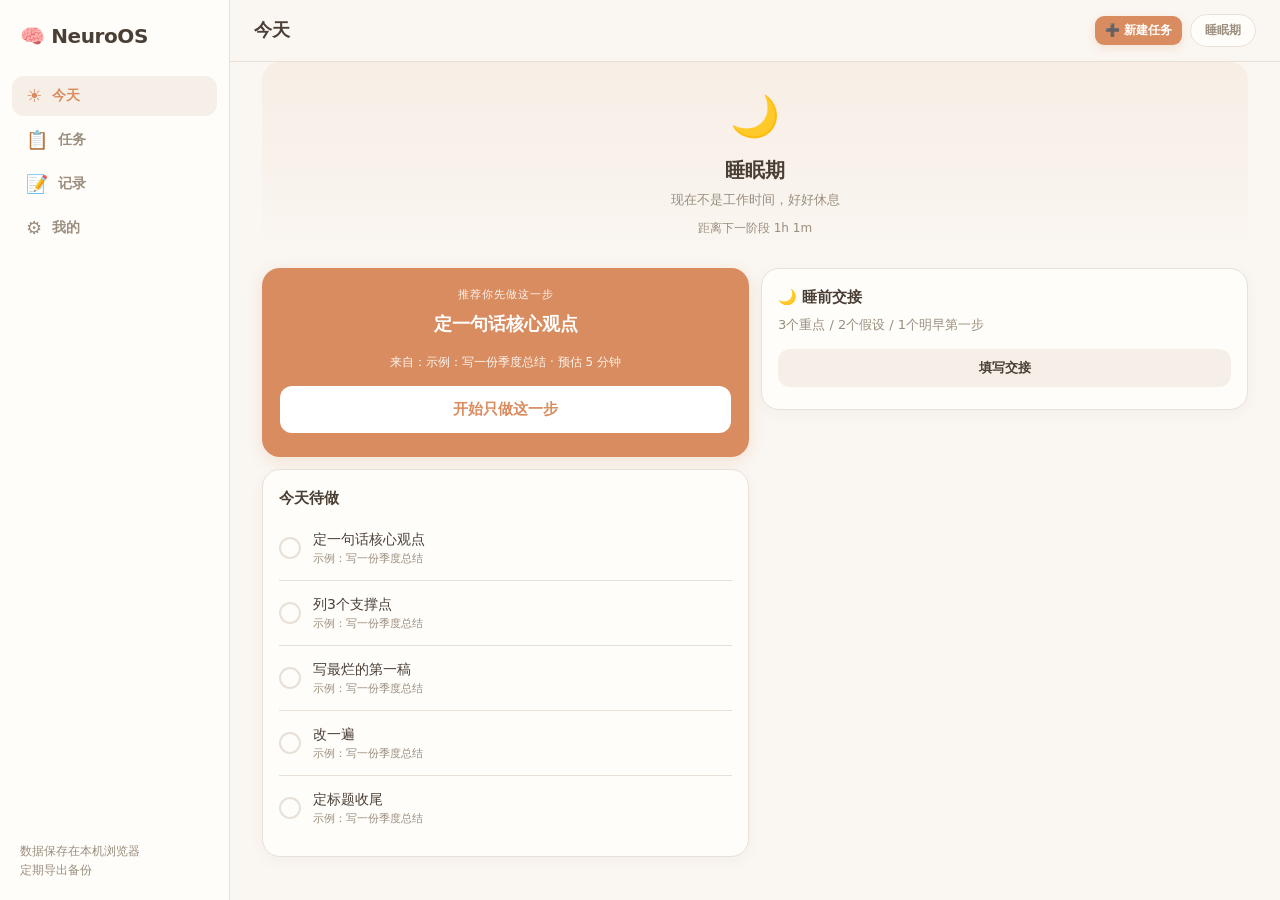
==== index.html @ 584420a2 "site: deploy adhd-intp-os-web as GitHub Pages project site" ====
<!DOCTYPE html>
<html lang="zh-CN">
<head>
<meta charset="UTF-8">
<meta name="viewport" content="width=device-width, initial-scale=1.0, viewport-fit=cover">
<meta name="theme-color" content="#faf6f1">
<title>NeuroOS · 桌面暖系版</title>
<style>
:root{
  --bg:#faf6f1; --bg2:#f5efe8; --card:#fffdfa; --line:#e8e0d6;
  --text:#4a3f35; --muted:#9a8e7e; --pri:#d98c5f; --pri2:#e8a87c;
  --ok:#8fb88e; --warn:#e8c36d; --danger:#e08e8e; --info:#7eb8c9;
  --net:#c9a86c; --net2:#b08d4f; --tree:#d98c5f; --tree2:#c0784d; --linec:#8fb88e; --line2:#76a075;
  --font:system-ui,-apple-system,BlinkMacSystemFont,"Segoe UI",Roboto,"PingFang SC","Microsoft YaHei",sans-serif;
  --r:18px;
}
*{box-sizing:border-box;margin:0;padding:0;-webkit-tap-highlight-color:transparent}
html,body{height:100%;font-family:var(--font);background:var(--bg);color:var(--text);line-height:1.6;overscroll-behavior:none}
body{display:flex;flex-direction:column;margin:0;padding:0;min-height:100vh}
button{font-family:inherit;border:none;background:none;color:inherit;cursor:pointer}

.app-shell{display:flex;flex:1;min-height:100vh}
.sidebar{display:none;flex-direction:column;width:230px;background:var(--card);border-right:1px solid var(--line);padding:20px 0;position:fixed;left:0;top:0;bottom:0;z-index:50}
.sidebar .brand{padding:0 20px 24px;font-size:20px;font-weight:800;letter-spacing:-.4px;display:flex;align-items:center;gap:10px}
.sidebar nav{display:flex;flex-direction:column;gap:4px;padding:0 12px}
.sidebar nav button{display:flex;align-items:center;gap:10px;padding:11px 14px;border-radius:12px;font-size:14px;font-weight:600;color:var(--muted);text-align:left}
.sidebar nav button.on{background:var(--bg2);color:var(--pri)}
.sidebar nav button .ic{font-size:18px;line-height:1}
.sidebar .side-foot{margin-top:auto;padding:16px 20px 0;font-size:12px;color:var(--muted)}

.main-area{flex:1;display:flex;flex-direction:column;min-width:0}
.topbar{padding:14px 24px;display:flex;align-items:center;justify-content:space-between;position:sticky;top:0;background:rgba(250,246,241,.92);backdrop-filter:blur(10px);z-index:40;border-bottom:1px solid var(--line)}
h1{font-size:18px;font-weight:700;letter-spacing:-.2px}
.top-actions{display:flex;gap:8px;align-items:center}
.pill{font-size:12px;padding:6px 14px;border-radius:99px;background:var(--card);color:var(--muted);border:1px solid var(--line);font-weight:600}

.tabbar{position:fixed;bottom:0;left:0;width:100%;display:flex;justify-content:space-around;padding:10px 0 calc(10px + env(safe-area-inset-bottom));background:rgba(250,246,241,.95);backdrop-filter:blur(12px);border-top:1px solid var(--line);z-index:40}
.tabbar button{flex:1;display:flex;flex-direction:column;align-items:center;gap:3px;font-size:10px;color:var(--muted);font-weight:500}
.tabbar button.on{color:var(--pri);font-weight:700}
.tabbar .ic{font-size:18px;line-height:1}

main{flex:1;overflow-y:auto;padding:0 16px 100px}
.view{display:none}
.view.on{display:block}

@media(min-width:900px){
.sidebar{display:flex}
.main-area{margin-left:230px}
.tabbar{display:none}
main{padding:0 24px 24px}
.topbar{padding:14px 24px}
}

@media(min-width:1200px){
main{padding:0 32px 32px}
}

/* Quest desktop layout */
.quest-layout{display:flex;flex-direction:column;gap:12px}
.quest-list{flex:1}
.quest-detail{display:none;flex:1}
.quest-layout.has-open .quest-list{display:none}
.quest-layout.has-open .quest-detail{display:block}

@media(min-width:900px){
.quest-layout{flex-direction:row;align-items:flex-start;gap:20px}
.quest-list{width:360px;flex-shrink:0;max-height:calc(100vh - 120px);overflow-y:auto;padding-right:8px;display:block !important}
.quest-detail{flex:1;max-height:calc(100vh - 120px);overflow-y:auto;padding-right:8px;display:block !important}
.quest-layout.has-open .quest-list{display:block !important}
}

.card{background:var(--card);border:1px solid var(--line);border-radius:var(--r);padding:16px;margin-bottom:12px;box-shadow:0 4px 16px rgba(74,63,53,.04)}
.card.hoverable{transition:transform .15s,box-shadow .15s}
.card.hoverable:hover{transform:translateY(-2px);box-shadow:0 8px 24px rgba(74,63,53,.08)}
.mobile-only{display:inline-block}
.desktop-only{display:none}
@media(min-width:900px){
.mobile-only{display:none !important}
.desktop-only{display:inline-flex !important}
}

.grid-2{display:grid;grid-template-columns:1fr;gap:12px}
.grid-3{display:grid;grid-template-columns:1fr;gap:12px}

@media(min-width:900px){
.grid-2{grid-template-columns:repeat(2,1fr)}
.grid-3{grid-template-columns:repeat(3,1fr)}
}

@media(min-width:1200px){
.grid-3{grid-template-columns:repeat(3,1fr)}
}
.card.net{border-left:4px solid var(--net)}
.card.tree{border-left:4px solid var(--tree)}
.card.linec{border-left:4px solid var(--linec)}
.card-title{font-size:15px;font-weight:700;margin-bottom:6px}
.card-sub{font-size:13px;color:var(--muted);margin-bottom:14px;line-height:1.5}
.tiny{font-size:12px;color:var(--muted)}
.muted{color:var(--muted)}

input,textarea,select{width:100%;padding:12px 14px;border-radius:14px;border:1px solid var(--line);background:var(--bg2);color:var(--text);font-size:16px;outline:none;-webkit-user-select:text;user-select:text;-webkit-touch-callout:default}
input:focus,textarea:focus,select:focus{border-color:var(--pri2);background:var(--card)}
input:disabled,textarea:disabled,select:disabled{opacity:.5;background:var(--bg)}
textarea{min-height:90px;resize:vertical}

.btn{padding:10px 14px;border-radius:12px;background:var(--bg2);color:var(--text);font-size:13px;font-weight:600;white-space:nowrap;display:inline-flex;align-items:center;justify-content:center;gap:5px}
.btn.pri{background:var(--pri);color:#fff;box-shadow:0 3px 10px rgba(217,140,95,.2)}
.btn.ok{background:var(--ok);color:#fff}
.btn.warn{background:var(--warn);color:#4a3f35}
.btn.ghost{background:transparent;color:var(--muted)}
.btn.block{display:block;width:100%;text-align:center;margin:6px 0}
.btn.sm{padding:6px 10px;font-size:12px;border-radius:9px}
.btn.xs{padding:4px 8px;font-size:11px;border-radius:7px}
.btn.big{padding:14px 18px;font-size:15px}
.btn:disabled{opacity:.4;cursor:not-allowed}

.row{display:flex;gap:8px;align-items:center;flex-wrap:wrap}
.row.between{justify-content:space-between}
.grow{flex:1;min-width:0}

/* Onboarding */
.onboarding{position:fixed;inset:0;background:var(--bg);z-index:100;display:flex;flex-direction:column;justify-content:center;padding:30px;text-align:center;overflow-y:auto;-webkit-overflow-scrolling:touch}
@media(min-width:900px){
.onboarding{position:static;z-index:auto;padding:40px 0;background:transparent;overflow:visible}
.onboarding-box{max-width:600px;margin:0 auto;background:var(--card);border:1px solid var(--line);border-radius:var(--r);padding:40px;box-shadow:0 8px 32px rgba(74,63,53,.06)}
}
.onboarding h2{font-size:22px;font-weight:800;margin-bottom:12px}
.onboarding p{font-size:14px;color:var(--muted);margin-bottom:24px;line-height:1.7}
.onboarding input{font-size:17px;padding:16px;text-align:center;margin-bottom:14px}

/* Today */
.phase-big{text-align:center;padding:22px 18px 18px;background:linear-gradient(180deg,rgba(217,140,95,.08),transparent);border-radius:var(--r);margin-bottom:12px}
.phase-big .emoji{font-size:40px;margin-bottom:6px}
.phase-big .name{font-size:20px;font-weight:800;margin-bottom:4px}
.phase-big .desc{font-size:13px;color:var(--muted)}
.rhythm-bar{display:flex;height:32px;border-radius:10px;overflow:hidden;background:var(--bg2);border:1px solid var(--line);margin:12px 0}
.rhythm-bar div{display:flex;align-items:center;justify-content:center;font-size:9px;color:var(--muted);white-space:nowrap;overflow:hidden}
.rhythm-bar .sleep{background:#e8e0d6}
.rhythm-bar .calm{background:#f0e6d8}
.rhythm-bar .deep{background:#e8d5c4;color:var(--text)}
.rhythm-bar .creative{background:#f5e6c8}
.rhythm-bar .wind{background:#e8d8d8}

.rec-box{background:var(--pri);color:#fff;border-radius:var(--r);padding:18px;margin-bottom:12px;text-align:center;box-shadow:0 4px 16px rgba(217,140,95,.18)}
.rec-box .label{font-size:11px;opacity:.9;margin-bottom:6px;text-transform:uppercase;letter-spacing:1px}
.rec-box .title{font-size:18px;font-weight:700;margin-bottom:14px}
.rec-box .btn{background:#fff;color:var(--pri);border:none}

.today-list .item{display:flex;align-items:center;gap:12px;padding:12px 0;border-bottom:1px solid var(--line)}
.today-list .item:last-child{border-bottom:none}
.today-list .chk{width:22px;height:22px;border-radius:50%;border:2px solid var(--line);display:flex;align-items:center;justify-content:center;font-size:12px;color:transparent;flex-shrink:0}
.today-list .item.done .chk{background:var(--ok);border-color:var(--ok);color:#fff}
.today-list .item.done .text{text-decoration:line-through;color:var(--muted)}
.today-list .text{flex:1;font-size:14px}
.today-list .from{font-size:11px;color:var(--muted)}

/* Single step */
.single-step{position:fixed;inset:0;background:var(--bg);z-index:100;display:flex;flex-direction:column;justify-content:center;align-items:center;padding:28px;text-align:center}
.single-step .label{font-size:12px;color:var(--muted);margin-bottom:14px}
.single-step .task{font-size:24px;font-weight:800;margin-bottom:12px;max-width:440px;line-height:1.35}
.single-step .meta{color:var(--muted);margin-bottom:36px}
.single-step .actions{display:flex;flex-direction:column;gap:10px;width:100%;max-width:300px}

/* Quest list */
.quest-item{background:var(--card);border:1px solid var(--line);border-radius:var(--r);padding:14px;margin-bottom:10px}
.quest-item .title{font-size:15px;font-weight:700;margin-bottom:4px}
.quest-item .meta{font-size:12px;color:var(--muted);margin-bottom:10px}
.quest-item .progress{height:5px;background:var(--line);border-radius:99px;overflow:hidden;margin-bottom:10px}
.quest-item .progress i{display:block;height:100%;background:var(--pri);border-radius:99px}
.badge{font-size:10px;padding:2px 7px;border-radius:99px;background:var(--bg2);border:1px solid var(--line);color:var(--muted)}
.badge.net{background:rgba(201,168,108,.12);color:var(--net2);border-color:transparent}
.badge.tree{background:rgba(217,140,95,.12);color:var(--tree2);border-color:transparent}
.badge.linec{background:rgba(143,184,142,.12);color:var(--line2);border-color:transparent}

/* Quest detail */
.workspace-tabs{display:flex;gap:8px;margin-bottom:12px}
.workspace-tabs .btn{flex:1}
.workspace-tabs .btn.on{background:var(--pri);color:#fff}

/* Net */
.net-canvas{position:relative;width:100%;height:320px;background:var(--bg2);border:1px dashed var(--line);border-radius:var(--r);overflow:hidden;touch-action:none}
.net-node{position:absolute;padding:7px 11px;border-radius:10px;background:var(--card);border:1px solid var(--line);font-size:12px;cursor:grab;user-select:none;white-space:nowrap;z-index:2;max-width:150px;overflow:hidden;text-overflow:ellipsis}
.net-node.selected{box-shadow:0 0 0 2px var(--net);border-color:var(--net)}
.net-edge{position:absolute;height:2px;background:var(--muted);transform-origin:left center;z-index:1;pointer-events:none;opacity:.4}
.net-canvas .hint{position:absolute;bottom:6px;left:6px;color:var(--muted);font-size:10px;background:var(--bg);padding:3px 7px;border-radius:6px}

/* Tree */
.tree-root{background:var(--bg2);border:1px solid var(--line);border-radius:12px;padding:10px;margin-bottom:8px}
.tree-root h4{margin:0 0 8px;font-size:12px;font-weight:700}
.tree-item{padding:7px 8px;border-radius:8px;background:var(--card);margin-bottom:5px;font-size:13px;display:flex;gap:7px;align-items:center}
.tree-item .handle{color:var(--muted);cursor:grab}

/* Line */
.line-step{display:flex;gap:10px;align-items:flex-start;padding:10px;border-radius:12px;background:var(--bg2);border:1px solid transparent;margin-bottom:6px}
.line-step.done{opacity:.55}
.line-step .chk{width:20px;height:20px;min-width:20px;border-radius:6px;border:2px solid var(--line);display:flex;align-items:center;justify-content:center;font-size:11px;color:transparent}
.line-step .chk.on{background:var(--ok);border-color:var(--ok);color:#fff}

/* Modal / Sheet */
.modal{position:fixed;inset:0;z-index:90;display:flex;align-items:flex-end;justify-content:center;overflow:hidden;-webkit-overflow-scrolling:touch}
.modal-bg{position:absolute;inset:0;background:rgba(74,63,53,.5)}
.modal-sheet{position:relative;background:var(--card);width:100%;max-width:560px;border-radius:24px 24px 0 0;padding:18px 16px calc(18px + env(safe-area-inset-bottom));max-height:85vh;overflow-y:auto;-webkit-overflow-scrolling:touch;transform:translateZ(0)}
.modal-title{font-size:17px;font-weight:700;margin-bottom:14px}

.toast{position:fixed;top:14px;left:50%;transform:translateX(-50%) translateY(-100px);background:var(--card);padding:11px 18px;border-radius:12px;border:1px solid var(--line);z-index:120;opacity:0;transition:.25s;box-shadow:0 4px 16px rgba(74,63,53,.1)}
.toast.show{opacity:1;transform:translateX(-50%) translateY(0)}

.empty{text-align:center;padding:40px 18px;color:var(--muted)}
.empty .big{font-size:44px;display:block;margin-bottom:10px}
.list-item{display:flex;align-items:center;justify-content:space-between;padding:12px 0;border-bottom:1px solid var(--line)}
.list-item:last-child{border-bottom:none}
.stat-grid{display:grid;grid-template-columns:repeat(2,1fr);gap:10px;margin:12px 0}
.stat-box{background:var(--card);border:1px solid var(--line);border-radius:var(--r);padding:14px;text-align:center}
.stat-box .num{font-size:26px;font-weight:800;color:var(--pri)}
.stat-box .label{font-size:11px;color:var(--muted);margin-top:3px}

.kv{display:flex;justify-content:space-between;padding:8px 0;border-bottom:1px solid var(--line);font-size:14px}
.kv:last-child{border:none}

.bar-chart{display:flex;align-items:flex-end;gap:4px;height:80px;margin-top:8px}
.bar-chart div{flex:1;background:var(--pri2);border-radius:5px 5px 0 0;min-height:4px;position:relative}
.bar-chart div span{position:absolute;top:-14px;left:0;right:0;text-align:center;font-size:9px;color:var(--muted)}

.probe-box{border:1px dashed var(--line);border-radius:12px;padding:10px;background:var(--bg2);margin-top:8px}

::-webkit-scrollbar{width:0;height:0}
</style>
</head>
<body>

<div class="app-shell">
  <aside class="sidebar" id="sidebar">
    <div class="brand">🧠 NeuroOS</div>
    <nav>
      <button data-tab="now" class="on"><span class="ic">☀️</span>今天</button>
      <button data-tab="quests"><span class="ic">📋</span>任务</button>
      <button data-tab="capture"><span class="ic">📝</span>记录</button>
      <button data-tab="me"><span class="ic">⚙️</span>我的</button>
    </nav>
    <div class="side-foot">数据保存在本机浏览器<br>定期导出备份</div>
  </aside>

  <div class="main-area">
    <div class="topbar">
      <h1 id="page-title">今天</h1>
      <div class="top-actions">
        <button class="btn sm pri" data-act="new-quest">➕ 新建任务</button>
        <span id="phase-pill" class="pill">加载中</span>
      </div>
    </div>

    <main id="app">
      <section class="view on" id="view-now"></section>
      <section class="view" id="view-quests"></section>
      <section class="view" id="view-capture"></section>
      <section class="view" id="view-me"></section>
    </main>
  </div>
</div>

<nav class="tabbar" id="tabbar">
  <button data-tab="now" class="on"><span class="ic">☀️</span>今天</button>
  <button data-tab="quests"><span class="ic">📋</span>任务</button>
  <button data-tab="capture"><span class="ic">📝</span>记录</button>
  <button data-tab="me"><span class="ic">⚙️</span>我的</button>
</nav>

<div id="modal"></div>
<div id="toast" class="toast"></div>

<script>
if('serviceWorker' in navigator){
  navigator.serviceWorker.getRegistrations().then(function(regs){
    regs.forEach(function(r){ r.unregister(); });
  }).catch(function(){});
}

const KEY='neuroos-v1';
const uid=function(){ return Math.random().toString(36).slice(2,9)+Date.now().toString(36).slice(-4); };
const DAY=864e5;
const todayKey=function(){ return new Date().toLocaleDateString('sv'); };
let S,TAB='now',singleStep=null,openQuest=null,selectedNetNodes=[];

const TEMPLATES={
  write:{label:'写作',steps:[['定一句话核心观点',5],['列3个支撑点',10],['写最烂的第一稿',20],['改一遍',15],['定标题收尾',10]]},
  research:{label:'研究',steps:[['明确一个问题',5],['找2个可靠来源',15],['摘录关键信息',15],['整理成一句话结论',10],['标出还不确定的点',10]]},
  learn:{label:'学习',steps:[['看目录/框架',5],['快速扫读一遍',15],['记录3个新概念',15],['用自己的话复述',15],['做一道练习/应用',15]]},
  plan:{label:'策划',steps:[['定目标和Deadline',5],['列必须出现的元素',10],['排优先级',10],['做出最小可行版',20],['检查遗漏',10]]},
  talk:{label:'沟通',steps:[['想清要对方做什么',5],['写3条要点',10],['开场说结论',10],['补充必要背景',10],['确认下一步',5]]},
  tidy:{label:'整理',steps:[['分类成3堆',10],['快速决定第一批',15],['处理第二批',15],['收尾归位',10],['拍照/记录',5]]},
  dev:{label:'开发',steps:[['拆出一个最小功能点',10],['写伪代码/流程',10],['实现核心逻辑',25],['自测一遍',15],['提交/备份',5]]},
  habit:{label:'习惯',steps:[['穿上鞋/准备好',3],['做5分钟',5],['再5分钟',5],['记录完成',2],['奖励自己',5]]},
  default:{label:'通用',steps:[['想清楚最终成果',5],['拆成3小步',10],['先做第一步',15],['继续下一步',15],['收尾',10]]}
};

const DRAWERS=[
  {id:'problem',name:'问题/痛点',color:'#e08e8e'},
  {id:'hypothesis',name:'假设/洞察',color:'#e8c36d'},
  {id:'solution',name:'方案/资源',color:'#7eb8c9'},
  {id:'conclusion',name:'结论/输出',color:'#b8a0c9'},
  {id:'action',name:'行动/下一步',color:'#8fb88e'}
];

function classify(t){
  const s=t.toLowerCase();
  if(/写|文章|报告|总结|文案|论文|稿/.test(s)) return 'write';
  if(/查|研究|调研|资料|文献|分析/.test(s)) return 'research';
  if(/学|课|书|教程|知识/.test(s)) return 'learn';
  if(/策划|活动|会议|项目|方案|旅行|派对/.test(s)) return 'plan';
  if(/沟通|谈|说|聊|打电话|邮件|反馈/.test(s)) return 'talk';
  if(/整理|收拾|归档|分类|清/.test(s)) return 'tidy';
  if(/代码|开发|程序|功能|bug|修复/.test(s)) return 'dev';
  if(/习惯|运动|冥想|阅读|早起|喝水/.test(s)) return 'habit';
  return 'default';
}

function newQuest(title){
  const type=classify(title);
  const q={
    id:uid(),title:title,type:type,
    status:'line',created:Date.now(),updated:Date.now(),
    today:false,done:false,
    net:{nodes:[],edges:[],nextX:50,nextY:60},
    tree:{drawers:DRAWERS.map(function(d){ return {id:d.id,name:d.name,color:d.color,items:[]}; })},
    line:[],
    probe:{hypothesis:'',success:'',stopLoss:'',days:7,active:false},
    context:{blocked:'',lastNote:'',lastAt:0},
    goodEnough:{mode:'100',sixty:'',hundred:''},
    distill:{scout:'',restructure:'',layers:[],verify:''}
  };
  const tmpl=TEMPLATES[type] || TEMPLATES.default;
  q.tree.drawers.find(function(d){ return d.id==='action'; }).items=tmpl.steps.map(function(s){ return {id:uid(),text:s[0]}; });
  q.line=tmpl.steps.map(function(s){ return {id:uid(),title:s[0],est:s[1],done:false,spent:0,today:false,created:Date.now()}; });
  return q;
}

function load(){
  try{ S=JSON.parse(localStorage.getItem(KEY)); }catch(e){ S=null; }
  if(!S || typeof S!=='object') S=sampleData();
  migrate();
}
function save(){ try{ localStorage.setItem(KEY,JSON.stringify(S)); }catch(e){ toast('保存失败'); } }
function migrate(){
  if(!S.settings) S.settings={wake:'09:00',start:'10:00',wind:'22:00',sleep:'00:30',theme:'warm',autoNext:true,morningBlock:true};
  if(!S.quests) S.quests=[];
  if(!S.parking) S.parking={insight:[],question:[],block:[],idea:[],quote:[]};
  if(!S.distills) S.distills=[];
  if(!S.log) S.log={sessions:[],completions:[]};
  if(!S.handoff) S.handoff={three:'',two:'',one:'',morning:'',date:''};
  if(!S.meta) S.meta={streak:0,lastDay:null,best:0};
  S.quests.forEach(function(q){
    if(!q.id) q.id=uid();
    if(!q.net) q.net={nodes:[],edges:[],nextX:50,nextY:60};
    if(!q.tree) q.tree={drawers:DRAWERS.map(function(d){ return {id:d.id,name:d.name,color:d.color,items:[]}; })};
    if(!q.line && q.steps) q.line=q.steps.map(function(s){ return {id:s.id||uid(),title:s.title,est:s.est||15,done:!!s.done,spent:s.spent||0,today:!!q.today,created:s.created||Date.now()}; });
    if(!q.line) q.line=[];
    if(!q.probe) q.probe={hypothesis:'',success:'',stopLoss:'',days:7,active:false};
    if(!q.context) q.context={blocked:'',lastNote:'',lastAt:0};
    if(!q.goodEnough) q.goodEnough={mode:'100',sixty:'',hundred:''};
    if(!q.distill) q.distill={scout:'',restructure:'',layers:[],verify:''};
  });
}
function sampleData(){
  const q=newQuest('示例：写一份季度总结');
  q.today=true;
  return {settings:{wake:'09:00',start:'10:00',wind:'22:00',sleep:'00:30',theme:'warm',autoNext:true,morningBlock:true},quests:[q],parking:{insight:[],question:[],block:[],idea:[],quote:[]},distills:[],log:{sessions:[],completions:[]},handoff:{three:'',two:'',one:'',morning:'',date:''},meta:{streak:0,lastDay:null,best:0}};
}

function parseHM(s){ const p=s.split(':'); return parseInt(p[0])*60+parseInt(p[1]); }
function currentPhase(){
  const now=new Date(); const min=now.getHours()*60+now.getMinutes();
  const w=parseHM(S.settings.wake), s=parseHM(S.settings.start), wd=parseHM(S.settings.wind), sl=parseHM(S.settings.sleep);
  if(sl<w){ if(min>=sl && min<w) return {key:'sleep',name:'睡眠期',emoji:'🌙',desc:'现在不是工作时间，好好休息'}; }
  else{ if(min>=sl || min<w) return {key:'sleep',name:'睡眠期',emoji:'🌙',desc:'现在不是工作时间，好好休息'}; }
  if(min>=w && min<s) return {key:'calibrate',name:'校准期',emoji:'🌅',desc:'低刺激启动，不要立刻处理复杂任务'};
  if(min>=s && min<wd) return {key:'deep',name:'深度期',emoji:'🌿',desc:'大脑在线，做最难的事'};
  return {key:'creative',name:'创意期',emoji:'🍵',desc:'适合发散、整理、收尾'};
}
function rhythmBlocks(){
  const w=parseHM(S.settings.wake), s=parseHM(S.settings.start), wd=parseHM(S.settings.wind), sl=parseHM(S.settings.sleep);
  const sleepStart=sl, sleepEnd=(sl+7.5*60)%1440;
  const creativeStart=Math.max(s,wd-120);
  const total=1440;
  return [
    {id:'sleep',start:sleepStart,end:Math.min(1440,sleepStart+7.5*60),label:'睡眠'},
    {id:'calm',start:w,end:s,label:'校准'},
    {id:'deep',start:s,end:creativeStart,label:'深度'},
    {id:'creative',start:creativeStart,end:wd,label:'创意'},
    {id:'wind',start:wd,end:wd+60,label:'断电'}
  ].filter(function(b){ return b.end>b.start; }).map(function(b){ return {...b,pct:(b.end-b.start)/total*100}; });
}
function nextPhaseTransition(){
  const now=new Date(); const m=now.getHours()*60+now.getMinutes();
  const blocks=rhythmBlocks();
  for(let i=0;i<blocks.length;i++){ if(m<blocks[i].end) return {phase:blocks[i],min:blocks[i].end-m}; }
  return {phase:blocks[0],min:blocks[0].end+(1440-m)};
}

function findQuest(id){ return S.quests.find(function(q){ return q.id===id; }); }
function allLineItems(q){ if(q) return q.line.map(function(n){ return {n:n,q:q}; }); const a=[]; S.quests.forEach(function(q){ q.line.forEach(function(n){ a.push({n:n,q:q}); }); }); return a; }
function nextLineItem(){
  const all=allLineItems();
  const pending=all.filter(function(x){ return !x.n.done; });
  if(!pending.length) return null;
  const today=pending.filter(function(x){ return x.n.today || x.q.today; });
  const use=today.length?today:pending;
  return use.sort(function(a,b){ return (a.n.est||99)-(b.n.est||99); })[0];
}
function progress(q){ const a=q.line; if(!a.length) return 0; return Math.round(a.filter(function(s){ return s.done; }).length/a.length*100); }
function bumpStreak(){
  const t=todayKey();
  if(S.meta.lastDay!==t){
    const y=new Date(Date.now()-DAY).toLocaleDateString('sv');
    S.meta.streak=(S.meta.lastDay===y)?(S.meta.streak||0)+1:1;
    S.meta.lastDay=t; S.meta.best=Math.max(S.meta.best||0,S.meta.streak);
  }
}

function renderAll(){
  document.documentElement.dataset.theme=S.settings.theme==='dark'?'dark':'warm';
  document.getElementById('phase-pill').textContent=currentPhase().name;
  if(singleStep){ renderSingleStep(); return; }
  const hasToday=S.quests.some(function(q){ return q.today && q.line.some(function(n){ return !n.done; }); });
  if(!hasToday && TAB==='now' && !openQuest){ renderOnboarding(); return; }
  document.getElementById('modal').innerHTML='';
  document.querySelectorAll('.tabbar button').forEach(function(b){ b.classList.toggle('on',b.dataset.tab===TAB); });
  document.querySelectorAll('.sidebar nav button').forEach(function(b){ b.classList.toggle('on',b.dataset.tab===TAB); });
  const titles={now:'今天',quests:'任务仓库',capture:'记录 & 停车区',me:'我的 & 设置'};
  const pt=document.getElementById('page-title'); if(pt) pt.textContent=titles[TAB]||'NeuroOS';
  document.querySelectorAll('.view').forEach(function(v){ v.classList.toggle('on',v.id==='view-'+TAB); });
  const fn={now:vNow,quests:vQuests,capture:vCapture,me:vMe}[TAB];
  if(fn) fn();
}

function renderOnboarding(){
  const m=document.getElementById('modal');
  document.querySelectorAll('.view').forEach(function(v){ v.classList.remove('on'); });
  document.querySelectorAll('.tabbar button').forEach(function(b){ b.classList.remove('on'); });
  m.innerHTML='<div class="onboarding"><div class="onboarding-box"><div style="font-size:56px;margin-bottom:14px">🌱</div><h2>今天你最想完成的一件事是什么？</h2><p>不要想全部，只写一件。<br>写完我会帮你拆成小步。</p><input id="onboarding-input" placeholder="比如：写季度总结" autofocus><button class="btn pri block big" data-act="onboarding-add">开始拆解</button><div class="hint">也可以先去"任务"页列出所有想做的事</div></div></div>';
}

function vNow(){
  const phase=currentPhase();
  const tr=nextPhaseTransition();
  const next=nextLineItem();
  const items=allLineItems().filter(function(x){ return !x.n.done && (x.n.today || x.q.today); });
  let recHTML='';
  if(next){
    recHTML='<div class="rec-box"><div class="label">推荐你先做这一步</div><div class="title">'+esc(next.n.title)+'</div><div style="font-size:12px;opacity:.9;margin-bottom:14px">来自：'+esc(next.q.title)+(next.n.est?' · 预估 '+next.n.est+' 分钟':'')+'</div><button class="btn block big" data-act="start-single" data-id="'+next.n.id+'">开始只做这一步</button></div>';
  }
  const handoffDate=S.handoff.date;
  const hasMorning=handoffDate===todayKey() && S.handoff.morning;
  const leftCol=recHTML+(items.length?'<div class="card hoverable"><div class="card-title">今天待做</div><div class="today-list">'+items.map(function(x){ return '<div class="item" data-id="'+x.n.id+'"><div class="chk">✓</div><div class="text">'+esc(x.n.title)+'<div class="from">'+esc(x.q.title)+'</div></div></div>'; }).join('')+'</div></div>':'<div class="card empty hoverable"><span class="big">🍵</span>今天没有待做步骤了。</div>');
  const rightCol=(phase.key==='wind'?'<div class="card hoverable"><div class="card-title">🌙 该做睡前交接了</div><div class="card-sub">合上电脑前把明天"加载期"要用的东西写出去。</div><button class="btn block" data-act="open-handoff">填写交接</button></div>':'')+'<div class="card hoverable"><div class="card-title">'+(hasMorning?'🌅 今早交接条':'🌙 睡前交接')+'</div>'+(hasMorning?'<div style="font-size:15px;font-weight:600;margin-top:6px">'+esc(S.handoff.morning)+'</div>':'<div class="card-sub">3个重点 / 2个假设 / 1个明早第一步</div><button class="btn block" data-act="open-handoff">填写交接</button>')+'</div>'+(phase.key==='calm' && S.settings.morningBlock?'<div class="card hoverable"><div class="card-title">🌫 上午离线校准期</div><div class="card-sub">只做被动输入或机械性杂务，不要立刻输出。</div><div class="row"><button class="btn sm" data-act="morning-task">🎧 听资讯</button><button class="btn sm" data-act="morning-task">🧹 整理桌面</button><button class="btn sm" data-act="morning-task">☕ 做咖啡</button></div></div>':'');
  document.getElementById('view-now').innerHTML='<div class="phase-big"><div class="emoji">'+phase.emoji+'</div><div class="name">'+phase.name+'</div><div class="desc">'+phase.desc+'</div><div class="tiny muted" style="margin-top:8px">距离下一阶段 '+Math.floor(tr.min/60)+'h '+(tr.min%60)+'m</div></div><div class="grid-2"><div class="col-left">'+leftCol+'</div><div class="col-right">'+rightCol+'</div></div>';
}

function renderSingleStep(){
  const n=findStepById(singleStep.id); if(!n){ singleStep=null; renderAll(); return; }
  const m=document.getElementById('modal');
  m.innerHTML='<div class="single-step"><div class="label">只做这一步，其他什么都不用想</div><div class="task">'+esc(n.n.title)+'</div><div class="meta">来自：'+esc(n.q.title)+(n.n.est?' · 预估 '+n.n.est+' 分钟':'')+'</div><div class="actions"><button class="btn ok block big" data-act="single-done">✓ 我完成了</button><button class="btn ghost block" data-act="single-skip">跳过，换下一步</button><button class="btn block" data-act="single-exit">退出单步模式</button></div></div>';
}
function findStepById(id){ for(let i=0;i<S.quests.length;i++){ const n=S.quests[i].line.find(function(x){ return x.id===id; }); if(n) return {n:n,q:S.quests[i]}; } return null; }

function vQuests(){
  const v=document.getElementById('view-quests');
  const qs=S.quests.slice().sort(function(a,b){ return b.updated-a.updated; });
  const listHTML='<div class="row between" style="margin:6px 0 10px"><h2 class="card-title" style="margin:0">任务 · '+qs.length+'</h2><button class="btn sm pri" data-act="new-quest">➕ 新建</button></div><div class="card" style="padding:12px 14px"><div class="tiny">输入一件事会自动识别类型并拆成执行小步。每个任务都可以走「网→树→线」三段。</div></div>'+qs.map(function(q){
    const p=progress(q); const nxt=q.line.find(function(x){ return !x.done; });
    const activeClass=(openQuest===q.id?' style="border-color:var(--pri);box-shadow:0 0 0 2px rgba(217,140,95,.15)"':'');
    return '<div class="quest-item hoverable"'+activeClass+'><div class="title">'+esc(q.title)+'</div><div class="meta"><span class="badge '+q.status+'">'+(q.status==='net'?'🕸 网':q.status==='tree'?'🌳 树':'✅ 线')+'</span> · '+(TEMPLATES[q.type]&&TEMPLATES[q.type].label||'通用')+' · '+(q.today?'☀️ 今天':'📦 仓库')+' · '+(nxt?'下一步：'+esc(nxt.title):'已完成')+'</div><div class="progress"><i style="width:'+p+'%"></i></div><div class="row"><button class="btn sm" data-act="open-quest" data-id="'+q.id+'">打开</button><button class="btn sm" data-act="focus-quest" data-id="'+q.id+'">🎯 下一步</button>'+(q.today?'<button class="btn sm ghost" data-act="q-untoday" data-id="'+q.id+'">移出今天</button>':'<button class="btn sm ghost" data-act="q-today" data-id="'+q.id+'">☀️ 今天</button>')+'</div></div>';
  }).join('')+(qs.length?'':'<div class="empty"><span class="big">📋</span>还没有任务，点右上角新建。</div>');
  let detailHTML='';
  if(openQuest){
    const q=findQuest(openQuest); if(!q){ openQuest=null; detailHTML='<div class="card empty"><span class="big">📋</span>选择左侧任务查看详情</div>'; }
    else{ detailHTML=vQuestDetail(q); }
  } else {
    detailHTML='<div class="card empty" style="min-height:300px;display:flex;flex-direction:column;justify-content:center;align-items:center"><span class="big">📋</span><div style="margin-top:12px;color:var(--muted)">选择左侧任务查看详情<br>或新建一个任务</div></div>';
  }
  v.innerHTML='<div class="quest-layout '+(openQuest?'has-open':'')+'"><div class="quest-list">'+listHTML+'</div><div class="quest-detail">'+detailHTML+'</div></div>';
  if(openQuest){ const q=findQuest(openQuest); if(q){ renderQuestWorkspace(q); bindNetCanvas(q); } }
}

function vQuestDetail(q){
  const netNodes=q.net.nodes.length, treeItems=q.tree.drawers.reduce(function(a,d){ return a+d.items.length; },0), lineCount=q.line.length, done=q.line.filter(function(n){ return n.done; }).length;
  return `
  <div class="row" style="margin:6px 0 10px"><button class="btn xs ghost mobile-only" data-act="back-quests">‹ 返回</button><div class="grow"></div><button class="btn xs" data-act="edit-quest" data-id="`+q.id+`">编辑</button></div>
  <div class="card `+q.status+'"><div class="row between"><div class="card-title" style="margin:0">'+esc(q.title)+'</div><span class="badge '+q.status+'">'+(q.status==='net'?'🕸 网':q.status==='tree'?'🌳 树':'✅ 线')+'</span></div><div class="tiny muted" style="margin:6px 0">'+(TEMPLATES[q.type]&&TEMPLATES[q.type].label||'通用')+' · '+done+'/'+lineCount+' 步完成</div><div class="progress"><i style="width:'+(lineCount?Math.round(done/lineCount*100):0)+'%"></i></div><div class="workspace-tabs"><button class="btn sm '+(q.status==='net'?'on':'')+'" data-act="tab-net" data-id="'+q.id+'">🕸 网 ('+netNodes+')</button><button class="btn sm '+(q.status==='tree'?'on':'')+'" data-act="tab-tree" data-id="'+q.id+'">🌳 树 ('+treeItems+')</button><button class="btn sm '+(q.status==='line'?'on':'')+'" data-act="tab-line" data-id="'+q.id+'">✅ 线 ('+lineCount+`)</button></div></div>
  <div class="card"><div class="row between"><b class="tiny">探针模式 `+(q.probe.active?'🧪 已开启':'')+'</b><button class="btn xs" data-act="toggle-probe" data-id="'+q.id+'">'+(q.probe.active?'关闭':'开启')+'</button></div>'+(q.probe.active?probeHTML(q):'<div class="tiny muted">把大目标变成 2-7 天小实验，先验证再投入。</div>')+`</div>
  <div class="card"><div class="row between"><b class="tiny">上下文恢复</b><button class="btn xs" data-act="save-context" data-id="`+q.id+'">更新</button></div>'+(q.context.lastNote?'<div class="tiny muted" style="margin-top:6px">上次卡在：</div><div style="font-size:13px;margin-top:4px;padding:8px;background:var(--bg2);border-radius:8px">'+esc(q.context.lastNote)+'</div>':'<div class="tiny muted" style="margin-top:6px">还没记录卡点。</div>')+`</div>
  <div class="card"><div class="row between"><b class="tiny">`+(q.goodEnough.mode==='60'?'60 分止损版':'100 分完整版')+'</b><button class="btn xs" data-act="toggle-good" data-id="'+q.id+'">切换</button></div><textarea id="q-good" style="margin-top:8px;background:transparent;border:none;padding:4px 0;min-height:50px" placeholder="写下这个版本的完成标准...">'+esc(q.goodEnough.mode==='60'?q.goodEnough.sixty:q.goodEnough.hundred)+`</textarea></div>
  <div id="quest-workspace"></div><div style="height:50px"></div>`;
}

function probeHTML(q){
  return '<div class="probe-box"><label class="tiny">假设</label><input id="probe-hyp" value="'+esc(q.probe.hypothesis)+'" placeholder="如果...那么..."><label class="tiny" style="display:block;margin-top:8px">成功标准</label><input id="probe-success" value="'+esc(q.probe.success)+'" placeholder="做到什么就算探针成功"><label class="tiny" style="display:block;margin-top:8px">止损点</label><input id="probe-stop" value="'+esc(q.probe.stopLoss)+'" placeholder="什么情况就放弃/换方向"><label class="tiny" style="display:block;margin-top:8px">实验天数</label><input type="number" id="probe-days" value="'+q.probe.days+'" min="1" max="30"><button class="btn ok block" style="margin-top:10px" data-act="save-probe" data-id="'+q.id+'">保存探针</button></div>';
}

function renderQuestWorkspace(q){
  const el=document.getElementById('quest-workspace'); if(!el) return;
  el.innerHTML={net:vNet(q),tree:vTree(q),line:vLine(q)}[q.status] || vNet(q);
  if(q.status==='net') bindNetCanvas(q);
}

function vNet(q){
  return '<h2 class="card-title">🕸 网状构思区</h2><div class="card" style="padding:12px 14px"><div class="tiny">规则：5 分钟内疯狂丢关键词 → 圈出核心节点 → 连线关联 → 超时进树状区</div></div><div class="row" style="margin-bottom:10px"><input id="net-input" class="grow" placeholder="输入关键词/想法"><button class="btn pri sm" data-act="net-add" data-id="'+q.id+'">添加</button><button class="btn sm '+(selectedNetNodes.length>=2?'':'disabled')+'" data-act="net-link" data-id="'+q.id+'" '+(selectedNetNodes.length<2?'disabled':'')+'>连线</button><button class="btn sm warn" data-act="net-clear" data-id="'+q.id+'">清空</button></div><div class="net-canvas" id="net-canvas">'+q.net.edges.map(function(e){ return netEdgeHTML(q,e); }).join('')+q.net.nodes.map(function(n){ return netNodeHTML(n,q); }).join('')+'<div class="hint">点击节点选中，再点另一个连线 · 拖拽移动 · 双击删除</div></div><button class="btn block pri" style="margin-top:10px" data-act="to-tree" data-id="'+q.id+'">🌳 已圈出核心，进入树状区</button>';
}
function netNodeHTML(n,q){ const selected=selectedNetNodes.indexOf(n.id)>-1; return '<div class="net-node '+(selected?'selected':'')+'" id="nn-'+n.id+'" data-id="'+n.id+'" style="left:'+n.x+'px;top:'+n.y+'px">'+esc(n.text)+'</div>'; }
function netEdgeHTML(q,e){ const a=q.net.nodes.find(function(x){ return x.id===e.from; }), b=q.net.nodes.find(function(x){ return x.id===e.to; }); if(!a||!b) return ''; const dx=b.x-a.x, dy=b.y-a.y, len=Math.sqrt(dx*dx+dy*dy), ang=Math.atan2(dy,dx)*180/Math.PI; return '<div class="net-edge" style="left:'+(a.x+10)+'px;top:'+(a.y+14)+'px;width:'+len+'px;transform:rotate('+ang+'deg)"></div>'; }
function bindNetCanvas(q){
  const canvas=document.getElementById('net-canvas'); if(!canvas) return;
  let dragNode=null, dragOff={};
  canvas.querySelectorAll('.net-node').forEach(function(node){
    node.onpointerdown=function(e){
      e.stopPropagation(); dragNode=node.dataset.id; const n=q.net.nodes.find(function(x){ return x.id===dragNode; });
      dragOff={x:e.clientX-n.x,y:e.clientY-n.y}; node.setPointerCapture(e.pointerId);
    };
    node.onpointermove=function(e){
      if(!dragNode || dragNode!==node.dataset.id) return;
      const n=q.net.nodes.find(function(x){ return x.id===dragNode; });
      n.x=Math.max(0,Math.min(e.clientX-dragOff.x,canvas.clientWidth-80));
      n.y=Math.max(0,Math.min(e.clientY-dragOff.y,canvas.clientHeight-40));
      node.style.left=n.x+'px'; node.style.top=n.y+'px'; renderNetEdges(q);
    };
    node.onpointerup=function(e){ dragNode=null; save(); };
    node.onclick=function(e){ e.stopPropagation(); toggleSelect(q,node.dataset.id); };
    node.ondblclick=function(e){
      e.stopPropagation();
      q.net.nodes=q.net.nodes.filter(function(x){ return x.id!==node.dataset.id; });
      q.net.edges=q.net.edges.filter(function(x){ return x.from!==node.dataset.id && x.to!==node.dataset.id; });
      selectedNetNodes=selectedNetNodes.filter(function(id){ return id!==node.dataset.id; });
      renderQuestWorkspace(q); save();
    };
  });
  canvas.onclick=function(){ selectedNetNodes=[]; renderQuestWorkspace(q); };
}
function toggleSelect(q,id){
  const i=selectedNetNodes.indexOf(id);
  if(i>-1) selectedNetNodes.splice(i,1); else selectedNetNodes.push(id);
  document.querySelectorAll('#net-canvas .net-node').forEach(function(el){ el.classList.toggle('selected',selectedNetNodes.indexOf(el.dataset.id)>-1); });
  const btn=document.querySelector('[data-act=net-link]'); if(btn){ if(selectedNetNodes.length<2){ btn.disabled=true; btn.classList.add('disabled'); }else{ btn.disabled=false; btn.classList.remove('disabled'); } }
}
function renderNetEdges(q){
  const canvas=document.getElementById('net-canvas'); if(!canvas) return;
  canvas.querySelectorAll('.net-edge').forEach(function(e){ e.remove(); });
  const frag=document.createDocumentFragment();
  q.net.edges.forEach(function(edge){
    const div=document.createElement('div'); div.className='net-edge';
    const style=netEdgeHTML(q,edge).match(/style="([^"]+)"/)[1];
    div.style.cssText=style; frag.appendChild(div);
  });
  canvas.insertBefore(frag,canvas.firstChild);
}

function vTree(q){
  return '<h2 class="card-title">🌳 树状翻译区</h2><div class="card" style="padding:12px 14px"><div class="tiny">把节点拖进下面 5 类抽屉。放不进去说明不够具体，回网状区再切。</div></div><div class="row" style="margin-bottom:10px"><button class="btn pri sm" data-act="tree-add" data-id="'+q.id+'">➕ 新增抽屉项</button><button class="btn sm" data-act="to-line" data-id="'+q.id+'">✅ 生成执行线</button><button class="btn sm" data-act="back-net" data-id="'+q.id+'">↩ 回网状区</button></div><div class="row">'+q.tree.drawers.map(function(d){ return '<div style="flex:1;min-width:140px" ondragover="event.preventDefault()" ondrop="dropToDrawer(event,\''+q.id+'\',\''+d.id+'\')"><div class="tree-root" style="border-left:3px solid '+d.color+'"><h4 style="color:'+d.color+'">'+d.name+'</h4>'+d.items.map(function(it){ return '<div class="tree-item" draggable="true" ondragstart="dragItem(event,\''+q.id+'\',\''+d.id+'\',\''+it.id+'\')"><span class="handle">⋮⋮</span><span class="grow">'+esc(it.text)+'</span><button class="btn xs ghost" onclick="removeTreeItem(\''+q.id+'\',\''+d.id+'\',\''+it.id+'\')">✕</button></div>'; }).join('')+(d.items.length?'':'<div class="tiny muted">空</div>')+'</div></div>'; }).join('')+'</div>';
}
function vLine(q){
  return '<h2 class="card-title">✅ 线性执行区</h2><div class="card" style="padding:12px 14px"><div class="tiny">这里是「手上走线」。新想法丢停车区，不许改这里。</div></div><div class="row" style="margin-bottom:10px"><input id="line-input" class="grow" placeholder="添加一步" style="flex:2"><input type="number" id="line-est" placeholder="分钟" value="15" min="1" max="180" style="width:70px"><button class="btn pri sm" data-act="line-add" data-id="'+q.id+'">添加</button><button class="btn sm" data-act="back-tree" data-id="'+q.id+'">↩ 回树</button></div>'+(q.line.length?q.line.map(function(n){ return '<div class="line-step '+(n.done?'done':'')+'"><div class="chk '+(n.done?'on':'')+'" data-act="line-toggle" data-qid="'+q.id+'" data-id="'+n.id+'">✓</div><div class="grow"><div class="row" style="gap:6px;flex-wrap:wrap"><span style="font-weight:500;'+(n.done?'text-decoration:line-through':'')+'">'+esc(n.title)+'</span><span class="badge">'+(n.est||0)+'分</span>'+(n.today?'<span class="badge linec">今天</span>':'')+'</div><div class="row" style="margin-top:6px;gap:5px"><button class="btn xs" data-act="line-today" data-qid="'+q.id+'" data-id="'+n.id+'">'+(n.today?'移出':'☀️ 今天')+'</button><button class="btn xs ghost" data-act="line-split" data-qid="'+q.id+'" data-id="'+n.id+'">🔪 切小</button><button class="btn xs ghost" data-act="line-del" data-qid="'+q.id+'" data-id="'+n.id+'">🗑</button></div></div></div>'; }).join(''):'<div class="empty tiny">执行线为空。从树状区生成，或手动添加。</div>')+'<div class="row" style="margin-top:12px"><button class="btn sm block" data-act="line-focus-next" data-id="'+q.id+'">🎯 专注下一步</button><button class="btn sm block" data-act="line-pick" data-id="'+q.id+'">🎲 随机挑一步</button></div>';
}

function vCapture(){
  const v=document.getElementById('view-capture');
  const cats=[{k:'idea',l:'💡 想法'},{k:'question',l:'❓ 问题'},{k:'block',l:'🚧 卡点'},{k:'insight',l:'💎 洞察'},{k:'quote',l:'✍️ 金句'}];
  const items=[];
  cats.forEach(function(c){ S.parking[c.k].forEach(function(it){ items.push({id:it.id,text:it.text,t:it.t,cat:c.k,catLabel:c.l}); }); });
  items.sort(function(a,b){ return b.t-a.t; });
  const parkHTML='<div class="card hoverable"><div class="card-title">快速记录</div><div class="card-sub">脑中冒出什么就先丢这里，不处理。</div><div class="row"><input id="park-text" class="grow" placeholder="突然想到..."><select id="park-cat" style="width:auto;min-width:90px">'+cats.map(function(c){ return '<option value="'+c.k+'">'+c.l+'</option>'; }).join('')+'</select><button class="btn pri" data-act="park-add">记下</button></div></div>';
  const distillHTML='<div class="card hoverable"><div class="card-title">信息蒸馏</div><div class="card-sub">把长资料压成可执行结论：侦察 → 重构 → 分层 → 校验。</div><textarea id="distill-raw" placeholder="粘贴资料、笔记、聊天记录..."></textarea><button class="btn block" data-act="distill-start">开始蒸馏</button></div><div id="distill-steps"></div>';
  const recentHTML=(items.length?'<div class="card hoverable"><div class="card-title">最近记录</div>'+items.slice(0,20).map(function(it){ return '<div class="list-item"><div><div class="tiny">'+it.catLabel+'</div><div style="font-size:14px">'+esc(it.text)+'</div></div><div class="row"><button class="btn sm" data-act="park-2quest" data-id="'+it.id+'" data-cat="'+it.cat+'">→ 任务</button><button class="btn sm ghost" data-act="park-del" data-id="'+it.id+'" data-cat="'+it.cat+'">✕</button></div></div>'; }).join('')+'</div>':'<div class="card empty"><span class="big">📝</span>还没有记录。</div>');
  v.innerHTML=parkHTML+'<div class="grid-3">'+distillHTML+recentHTML+'<div class="card hoverable"><div class="card-title">🅿️ 停车区</div><div class="card-sub">按类别查看所有暂存想法。</div>'+cats.map(function(c){ const count=S.parking[c.k].length; return '<div class="kv"><span>'+c.l+'</span><span class="badge">'+count+'</span></div>'; }).join('')+'</div></div>';
}

function vMe(){
  const v=document.getElementById('view-me');
  const fin=S.log.sessions.filter(function(s){ return s.finished && s.est>0; });
  const ratio=fin.length? fin.reduce(function(a,s){ return a+s.secs/60/s.est; },0)/fin.length : 0;
  const totalMin=Math.round(S.log.sessions.reduce(function(a,s){ return a+s.secs; },0)/60);
  const days=[]; for(let i=0;i<7;i++){ const d=new Date(Date.now()-(6-i)*DAY).toLocaleDateString('sv'); days.push({d:d,n:S.log.sessions.filter(function(s){ return s.finished && new Date(s.end).toLocaleDateString('sv')===d; }).length}); }
  const max=Math.max(1,...days.map(function(x){ return x.n; }));
  const leftCol='<div class="card hoverable"><div class="card-title">⏰ 节律设置</div><div class="card-sub">起床 / 上线 / 断电 / 入睡</div><div style="display:grid;grid-template-columns:1fr 1fr;gap:10px;margin:12px 0"><div><div class="tiny">起床</div><input type="time" id="set-wake" value="'+S.settings.wake+'"></div><div><div class="tiny">上线</div><input type="time" id="set-start" value="'+S.settings.start+'"></div><div><div class="tiny">断电</div><input type="time" id="set-wind" value="'+S.settings.wind+'"></div><div><div class="tiny">入睡</div><input type="time" id="set-sleep" value="'+S.settings.sleep+'"></div></div><div class="card-sub">今日能量地图</div><div class="rhythm-bar">'+rhythmBlocks().map(function(b){ return '<div class="'+b.id+'" style="width:'+b.pct+'%">'+b.label+'</div>'; }).join('')+'</div><button class="btn block pri" data-act="save-settings">保存节律</button></div><div class="card hoverable"><div class="card-title">⚙️ 偏好</div><div class="row between" style="margin:10px 0"><span>上午离线校准提醒</span><select id="set-morning" style="width:auto"><option value="true" '+(S.settings.morningBlock?'selected':'')+'>开启</option><option value="false" '+(S.settings.morningBlock?'':'selected')+'>关闭</option></select></div><div class="row between" style="margin:10px 0"><span>完成自动下一步</span><select id="set-autonext" style="width:auto"><option value="true" '+(S.settings.autoNext?'selected':'')+'>开启</option><option value="false" '+(S.settings.autoNext?'':'selected')+'>关闭</option></select></div></div>';
  const rightCol='<div class="card hoverable"><div class="card-title">📊 洞察统计</div><div class="stat-grid"><div class="stat-box"><div class="num">'+(ratio?ratio.toFixed(1)+'x':'-')+'</div><div class="label">实际/预估</div></div><div class="stat-box"><div class="num">'+(S.meta.streak||0)+'</div><div class="label">连续天数</div></div><div class="stat-box"><div class="num">'+(S.log.sessions.filter(function(s){ return s.finished; }).length)+'</div><div class="label">完成步骤</div></div><div class="stat-box"><div class="num">'+Math.floor(totalMin/60)+'h '+(totalMin%60)+'m</div><div class="label">累计时长</div></div></div><div class="card-sub">近 7 天完成步数</div><div class="bar-chart">'+days.map(function(x){ return '<div style="height:'+Math.max(4,x.n/max*75)+'px"><span>'+(x.n||'')+'</span></div>'; }).join('')+'</div></div><div class="card hoverable"><div class="card-title">数据备份</div><div class="card-sub">所有数据存在本机，建议定期导出。</div><button class="btn block" data-act="export-data">导出 JSON</button><button class="btn block ghost" style="margin-top:8px" data-act="import-data">导入 JSON</button><button class="btn block warn" style="margin-top:8px" data-act="wipe-data">清空所有数据</button></div>';
  v.innerHTML='<div class="grid-2"><div class="col-left">'+leftCol+'</div><div class="col-right">'+rightCol+'</div></div>';
}

function dName(id){ return {problem:'问题',hypothesis:'假设',solution:'方案',conclusion:'结论',action:'行动'}[id]||id; }

/* Events */
document.addEventListener('keydown',function(e){
  if(e.target.tagName==='INPUT' || e.target.tagName==='TEXTAREA' || e.target.tagName==='SELECT') return;
  if(e.key==='n' || e.key==='N'){ e.preventDefault(); openNewQuestSheet(); }
  if(e.key==='f' || e.key==='F'){ e.preventDefault(); const next=nextLineItem(); if(next){ singleStep={id:next.n.id,start:Date.now()}; renderAll(); } }
  if(e.key==='Escape'){ closeModal(); }
});
document.addEventListener('click',function(e){
  if(singleStep){
    const b=e.target.closest('[data-act]');
    if(b && b.dataset.act==='single-done'){ completeSingleStep(); return; }
    if(b && b.dataset.act==='single-skip'){ skipSingleStep(); return; }
    if(b && b.dataset.act==='single-exit'){ singleStep=null; document.getElementById('modal').innerHTML=''; renderAll(); return; }
    return;
  }
  const t=e.target.closest('[data-tab]');
  if(t){ TAB=t.dataset.tab; if(TAB!=='quests') openQuest=null; selectedNetNodes=[]; renderAll(); window.scrollTo(0,0); return; }

  const row=e.target.closest('.line-step');
  const todayItem=e.target.closest('.today-list .item');
  if(row && !e.target.closest('[data-act]')){ const idNode=row.querySelector('[data-id]'); if(idNode) toggleStep(idNode.dataset.id); return; }
  if(todayItem && !e.target.closest('[data-act]')){ toggleStep(todayItem.dataset.id); return; }

  const b=e.target.closest('[data-act]'); if(!b) return;
  const a=b.dataset.act, id=b.dataset.id;

  switch(a){
    case 'onboarding-add':{
      const inp=document.getElementById('onboarding-input'); const v=inp&&inp.value.trim(); if(!v) return;
      const q=newQuest(v); S.quests.unshift(q); q.today=true; save(); renderAll(); toast('已拆解，开始第一步'); break;
    }
    case 'start-single':{ singleStep={id:b.dataset.id,start:Date.now()}; renderAll(); break; }
    case 'new-quest':{ openNewQuestSheet(); break; }
    case 'create-quest':{
      const titleEl=document.getElementById('q-title'); const title=titleEl&&titleEl.value.trim(); if(!title) return toast('写个名字');
      const typeEl=document.getElementById('q-type'); const type=typeEl?typeEl.value:'project';
      const q=newQuest(title); q.type=type; S.quests.unshift(q); save(); closeModal(); openQuest=q.id; TAB='quests'; renderAll(); toast('任务已创建'); break;
    }
    case 'save-quest':{
      const q=findQuest(id); const titleEl=document.getElementById('q-title'); const typeEl=document.getElementById('q-type');
      if(q && titleEl){ q.title=titleEl.value.trim()||q.title; if(typeEl) q.type=typeEl.value; save(); closeModal(); renderAll(); }
      break;
    }
    case 'del-quest':{ if(confirm('删除这个任务？')){ S.quests=S.quests.filter(function(x){ return x.id!==id; }); closeModal(); openQuest=null; save(); renderAll(); } break; }
    case 'open-quest':{ openQuest=id; selectedNetNodes=[]; renderAll(); break; }
    case 'back-quests':{ openQuest=null; selectedNetNodes=[]; renderAll(); break; }
    case 'edit-quest':{ openEditQuestSheet(id); break; }
    case 'focus-quest':{
      const q=findQuest(id); if(!q) return;
      const items=q.line.filter(function(n){ return !n.done; }).sort(function(x,y){ return (x.est||99)-(y.est||99); });
      if(!items.length) return toast('没有可执行的步骤');
      singleStep={id:items[0].id,start:Date.now()}; renderAll(); break;
    }
    case 'q-today':{ const q=findQuest(id); if(q){ q.today=true; q.updated=Date.now(); save(); renderAll(); } break; }
    case 'q-untoday':{ const q=findQuest(id); if(q){ q.today=false; q.updated=Date.now(); save(); renderAll(); } break; }

    case 'tab-net':case 'tab-tree':case 'tab-line':{ const q=findQuest(id); if(q){ q.status=a.replace('tab-',''); q.updated=Date.now(); save(); renderAll(); } break; }
    case 'net-add':{
      const q=findQuest(id); const inp=document.getElementById('net-input'); const v=inp&&inp.value.trim(); if(!q||!v) return;
      q.net.nodes.push({id:uid(),text:v,x:q.net.nextX,y:q.net.nextY}); q.net.nextX=(q.net.nextX+90)%280; if(q.net.nextX<50) q.net.nextX=50; q.net.nextY=(q.net.nextY+60)%240; if(q.net.nextY<50) q.net.nextY=50;
      inp.value=''; q.updated=Date.now(); save(); renderAll(); break;
    }
    case 'net-link':{
      const q=findQuest(id); if(q && selectedNetNodes.length>=2){ q.net.edges.push({from:selectedNetNodes[0],to:selectedNetNodes[1]}); selectedNetNodes=[]; q.updated=Date.now(); save(); renderAll(); } break;
    }
    case 'net-clear':{ const q=findQuest(id); q.net.nodes=[]; q.net.edges=[]; selectedNetNodes=[]; save(); renderAll(); break; }
    case 'to-tree':{ const q=findQuest(id); q.status='tree'; q.updated=Date.now(); save(); renderAll(); break; }
    case 'back-net':{ const q=findQuest(id); q.status='net'; q.updated=Date.now(); save(); renderAll(); break; }
    case 'tree-add':{
      const q=findQuest(id);
      sheet('<h3>新增抽屉项</h3><input id="tree-text" placeholder="一句话"><select id="tree-drawer" style="margin-top:8px">'+q.tree.drawers.map(function(d){ return '<option value="'+d.id+'">'+d.name+'</option>'; }).join('')+'</select><button class="btn pri block" style="margin-top:12px" data-act="tree-add-confirm" data-id="'+q.id+'">添加</button>');
      break;
    }
    case 'tree-add-confirm':{
      const q=findQuest(id); const textEl=document.getElementById('tree-text'); const text=textEl&&textEl.value.trim(); const didEl=document.getElementById('tree-drawer'); const did=didEl&&didEl.value;
      if(q && text && did){ q.tree.drawers.find(function(d){ return d.id===did; }).items.push({id:uid(),text:text}); q.updated=Date.now(); save(); closeModal(); renderAll(); }
      break;
    }
    case 'to-line':{
      const q=findQuest(id); const action=q.tree.drawers.find(function(d){ return d.id==='action'; });
      q.line=action.items.map(function(it){ return {id:uid(),title:it.text,est:15,done:false,spent:0,today:false,created:Date.now()}; });
      if(!q.line.length) q.line=q.tree.drawers.flatMap(function(d){ return d.items.map(function(it){ return {id:uid(),title:'['+dName(d.id)+'] '+it.text,est:15,done:false,spent:0,today:false,created:Date.now()}; }); });
      q.status='line'; q.updated=Date.now(); save(); renderAll(); toast('生成 '+q.line.length+' 步'); break;
    }
    case 'back-tree':{ const q=findQuest(id); q.status='tree'; q.updated=Date.now(); save(); renderAll(); break; }
    case 'line-add':{
      const q=findQuest(id); const titleEl=document.getElementById('line-input'); const title=titleEl&&titleEl.value.trim(); const estEl=document.getElementById('line-est'); const est=parseInt(estEl&&estEl.value)||15;
      if(q && title){ q.line.push({id:uid(),title:title,est:Math.max(1,Math.min(180,est)),done:false,spent:0,today:false,created:Date.now()}); save(); renderAll(); } break;
    }
    case 'line-toggle':{ toggleStep(b.dataset.id); break; }
    case 'line-today':{ const q=findQuest(b.dataset.qid); const n=q.line.find(function(x){ return x.id===b.dataset.id; }); if(n){ n.today=!n.today; save(); renderAll(); } break; }
    case 'line-split':{ const q=findQuest(b.dataset.qid); const n=q.line.find(function(x){ return x.id===b.dataset.id; }); if(n){ const e=Math.max(5,Math.round((n.est||20)/2)); n.est=e; q.line.splice(q.line.indexOf(n)+1,0,{id:uid(),title:n.title+'(后半)',est:e,done:false,spent:0,today:false,created:Date.now()}); save(); renderAll(); toast('已切半'); } break; }
    case 'line-del':{ const q=findQuest(b.dataset.qid); q.line=q.line.filter(function(x){ return x.id!==b.dataset.id; }); save(); renderAll(); break; }
    case 'line-focus-next':{ const q=findQuest(id); const items=q.line.filter(function(n){ return !n.done; }).sort(function(x,y){ return (x.est||99)-(y.est||99); }); if(items.length){ singleStep={id:items[0].id,start:Date.now()}; renderAll(); } else toast('都做完了'); break; }
    case 'line-pick':{ const q=findQuest(id); const items=q.line.filter(function(n){ return !n.done; }); if(items.length){ const pick=items[Math.floor(Math.random()*items.length)]; singleStep={id:pick.id,start:Date.now()}; renderAll(); } else toast('都做完了'); break; }

    case 'toggle-probe':{ const q=findQuest(id); q.probe.active=!q.probe.active; save(); renderAll(); break; }
    case 'save-probe':{
      const q=findQuest(id); const h=document.getElementById('probe-hyp'), s=document.getElementById('probe-success'), st=document.getElementById('probe-stop'), d=document.getElementById('probe-days');
      q.probe.hypothesis=h&&h.value.trim()||''; q.probe.success=s&&s.value.trim()||''; q.probe.stopLoss=st&&st.value.trim()||''; q.probe.days=parseInt(d&&d.value)||7;
      save(); renderAll(); toast('探针已保存'); break;
    }
    case 'save-context':{
      const q=findQuest(id); const note=prompt('你现在卡在哪？'); if(note===null) return;
      q.context.lastNote=note; q.context.lastAt=Date.now(); save(); renderAll(); toast('已记录卡点'); break;
    }
    case 'toggle-good':{
      const q=findQuest(id); const ta=document.getElementById('q-good'); if(!q||!ta) return;
      if(q.goodEnough.mode==='60'){ q.goodEnough.sixty=ta.value.trim(); q.goodEnough.mode='100'; } else { q.goodEnough.hundred=ta.value.trim(); q.goodEnough.mode='60'; }
      save(); renderAll(); break;
    }

    case 'park-add':{
      const inp=document.getElementById('park-text'); const v=inp&&inp.value.trim(); const catEl=document.getElementById('park-cat'); const cat=catEl&&catEl.value||'idea'; if(!v) return;
      S.parking[cat].push({id:uid(),text:v,t:Date.now()}); save(); inp.value=''; toast('已记录'); renderAll(); break;
    }
    case 'park-del':{ const cat=b.dataset.cat; S.parking[cat]=S.parking[cat].filter(function(x){ return x.id!==id; }); save(); renderAll(); break; }
    case 'park-2quest':{
      const cat=b.dataset.cat; const it=S.parking[cat].find(function(x){ return x.id===id; }); if(!it) return;
      S.parking[cat]=S.parking[cat].filter(function(x){ return x.id!==id; });
      const q=newQuest(it.text); S.quests.unshift(q); save(); renderAll(); toast('已转成任务'); break;
    }
    case 'distill-start':{
      const rawEl=document.getElementById('distill-raw'); const raw=rawEl&&rawEl.value.trim(); if(!raw) return;
      document.getElementById('distill-steps').innerHTML=distillHTML(raw); break;
    }
    case 'distill-save':{
      const rawEl=document.getElementById('distill-raw'); const raw=rawEl&&rawEl.value.trim();
      const title=raw.slice(0,30)+(raw.length>30?'...':'');
      const q=newQuest('整理：'+title);
      const scoutEl=document.getElementById('d-scout'), restructureEl=document.getElementById('d-restructure'), layersEl=document.getElementById('d-layers'), verifyEl=document.getElementById('d-verify');
      q.distill.scout=scoutEl&&scoutEl.value.trim()||''; q.distill.restructure=restructureEl&&restructureEl.value.trim()||''; q.distill.layers=layersEl&&layersEl.value.split('\n').filter(Boolean)||[]; q.distill.verify=verifyEl&&verifyEl.value.trim()||'';
      q.tree.drawers.find(function(d){ return d.id==='action'; }).items=q.distill.layers.map(function(l){ return {id:uid(),text:l}; });
      q.line=q.distill.layers.map(function(l){ return {id:uid(),title:l,est:15,done:false,spent:0,today:false,created:Date.now()}; });
      S.quests.unshift(q); save(); TAB='quests'; renderAll(); toast('已生成任务'); break;
    }

    case 'open-handoff':{ openHandoffSheet(); break; }
    case 'save-handoff':{
      const h3El=document.getElementById('h3'), h2El=document.getElementById('h2'), h1El=document.getElementById('h1');
      S.handoff.three=h3El&&h3El.value.trim()||''; S.handoff.two=h2El&&h2El.value.trim()||''; S.handoff.one=h1El&&h1El.value.trim()||'';
      S.handoff.date=todayKey(); S.handoff.morning=S.handoff.one; S.handoff.evening='3:'+S.handoff.three+'\n2:'+S.handoff.two+'\n1:'+S.handoff.one;
      save(); closeModal(); renderAll(); toast('交接完成，明早见'); break;
    }
    case 'save-settings':{
      const wakeEl=document.getElementById('set-wake'), startEl=document.getElementById('set-start'), windEl=document.getElementById('set-wind'), sleepEl=document.getElementById('set-sleep'), morningEl=document.getElementById('set-morning'), autoEl=document.getElementById('set-autonext');
      S.settings.wake=wakeEl&&wakeEl.value; S.settings.start=startEl&&startEl.value; S.settings.wind=windEl&&windEl.value; S.settings.sleep=sleepEl&&sleepEl.value;
      S.settings.morningBlock=morningEl&&morningEl.value==='true'; S.settings.autoNext=autoEl&&autoEl.value==='true';
      save(); renderAll(); toast('节律已保存'); break;
    }
    case 'export-data':{ exportData(); break; }
    case 'import-data':{ importData(); break; }
    case 'wipe-data':{ if(confirm('确定清空所有数据？不可恢复。')){ localStorage.removeItem(KEY); location.reload(); } break; }
    case 'morning-task':{ toast('已加入早晨离线校准清单'); break; }
    case 'close-modal':{ closeModal(); break; }
  }
});

function toggleStep(id){
  const r=findStepById(id); if(!r) return;
  r.n.done=!r.n.done; r.q.updated=Date.now();
  if(r.n.done){
    const spent=singleStep && singleStep.start ? Math.round((Date.now()-singleStep.start)/1000) : 0;
    r.n.spent=(r.n.spent||0)+spent;
    S.log.sessions.push({id:uid(),title:r.n.title,est:r.n.est||15,start:Date.now()-spent*1000,end:Date.now(),secs:spent,finished:true});
    S.log.completions.push({id:uid(),qid:r.q.id,sid:r.n.id,t:Date.now()});
    bumpStreak();
  }
  save();
  if(r.n.done && S.settings.autoNext && singleStep && singleStep.id===id){
    const next=nextLineItem();
    if(next){ singleStep={id:next.n.id,start:Date.now()}; renderAll(); toast('下一步'); }
    else{ singleStep=null; document.getElementById('modal').innerHTML=''; renderAll(); toast('今天任务完成'); }
  } else {
    renderAll();
  }
}
function completeSingleStep(){
  if(!singleStep) return;
  toggleStep(singleStep.id);
}
function skipSingleStep(){
  const all=allLineItems().filter(function(x){ return !x.n.done; });
  if(!all.length){ singleStep=null; document.getElementById('modal').innerHTML=''; renderAll(); return; }
  let idx=-1; for(let i=0;i<all.length;i++){ if(all[i].n.id===singleStep.id){ idx=i; break; } }
  if(idx<0 || idx>=all.length-1) idx=-1;
  const next=all[idx+1] || all[0];
  if(next.n.id===singleStep.id){ singleStep=null; document.getElementById('modal').innerHTML=''; renderAll(); return; }
  singleStep={id:next.n.id,start:Date.now()}; renderAll();
}

function openNewQuestSheet(){
  sheet('<h3>新建任务</h3><input id="q-title" placeholder="例如：验证新的招聘流程 / 写年度总结"><select id="q-type" style="margin-top:8px"><option value="project">项目</option><option value="study">学习/研究</option><option value="probe">探针实验</option><option value="life">生活/杂务</option></select><button class="btn pri block" style="margin-top:12px" data-act="create-quest">创建</button><button class="btn ghost block" style="margin-top:8px" data-act="close-modal">取消</button>');
}
function openEditQuestSheet(id){
  const q=findQuest(id);
  sheet('<h3>编辑任务</h3><input id="q-title" value="'+esc(q.title)+'"><select id="q-type" style="margin-top:8px"><option value="project" '+(q.type==='project'?'selected':'')+'>项目</option><option value="study" '+(q.type==='study'?'selected':'')+'>学习/研究</option><option value="probe" '+(q.type==='probe'?'selected':'')+'>探针实验</option><option value="life" '+(q.type==='life'?'selected':'')+'>生活/杂务</option></select><button class="btn pri block" style="margin-top:12px" data-act="save-quest" data-id="'+q.id+'">保存</button><button class="btn warn block" style="margin-top:8px" data-act="del-quest" data-id="'+q.id+'">删除</button><button class="btn ghost block" style="margin-top:8px" data-act="close-modal">取消</button>');
}
function openHandoffSheet(){
  sheet('<h3>🌙 3-2-1 交接仪式</h3><div class="tiny muted" style="margin-bottom:12px">合上电脑前，把明天"加载期"要用的东西写出去。越少越好。</div><label class="tiny muted">3 — 明天最重要的 3 件事</label><textarea id="h3">'+esc(S.handoff.three||'')+'</textarea><label class="tiny muted" style="display:block;margin-top:10px">2 — 2 个待验证的假设/疑问</label><textarea id="h2">'+esc(S.handoff.two||'')+'</textarea><label class="tiny muted" style="display:block;margin-top:10px">1 — 明早睁眼后只做这一件</label><input id="h1" value="'+esc(S.handoff.one||'')+'"><button class="btn pri block" style="margin-top:14px" data-act="save-handoff">保存交接</button><button class="btn ghost block" style="margin-top:8px" data-act="close-modal">取消</button>');
}
function sheet(html){ document.getElementById('modal').innerHTML='<div class="modal"><div class="modal-bg" data-act="close-modal"></div><div class="modal-sheet">'+html+'</div></div>'; }
function closeModal(){ document.getElementById('modal').innerHTML=''; }
function distillHTML(raw){
  return '<div class="card net"><b>侦察 Scout</b><div class="tiny muted">删掉噪音，列出 3-5 个核心信息点。</div><textarea id="d-scout" style="margin-top:8px;min-height:60px" placeholder="核心信息点..."></textarea></div><div class="card tree"><b>重构 Restructure</b><div class="tiny muted">用你自己的话压成一句话结论。</div><input id="d-restructure" placeholder="如果只看一句，结论是..."></div><div class="card linec"><b>分层 Layers</b><div class="tiny muted">把结论拆成可执行的层，每行一步。</div><textarea id="d-layers" style="min-height:80px" placeholder="1. ...\n2. ...\n3. ..."></textarea></div><div class="card"><b>校验 Verify</b><div class="tiny muted">做了之后能反向推出原来的结论吗？</div><input id="d-verify" placeholder="成功标准 / 验证方式"></div><button class="btn pri block" data-act="distill-save">生成任务</button>';
}
function exportData(){
  const blob=new Blob([JSON.stringify(S,null,2)],{type:'application/json'});
  const a=document.createElement('a'); a.href=URL.createObjectURL(blob); a.download='neuroos-'+todayKey()+'.json'; a.click();
}
function importData(){
  const inp=document.createElement('input'); inp.type='file'; inp.accept='.json';
  inp.onchange=function(){ const f=inp.files[0]; if(!f) return; const r=new FileReader(); r.onload=function(e){ try{ S=JSON.parse(e.target.result); migrate(); save(); location.reload(); }catch(err){ toast('导入失败'); } }; r.readAsText(f); };
  inp.click();
}

window.dragItem=function(ev,qid,did,iid){ ev.dataTransfer.setData('text/plain',JSON.stringify({qid:qid,did:did,iid:iid})); };
window.dropToDrawer=function(ev,qid,targetDid){
  ev.preventDefault();
  const data=JSON.parse(ev.dataTransfer.getData('text/plain'));
  const q=findQuest(qid); if(!q) return;
  const sD=q.tree.drawers.find(function(d){ return d.id===data.did; });
  const tD=q.tree.drawers.find(function(d){ return d.id===targetDid; });
  const it=sD.items.find(function(x){ return x.id===data.iid; }); if(!it) return;
  sD.items=sD.items.filter(function(x){ return x.id!==data.iid; }); tD.items.push(it); save(); renderAll();
};
window.removeTreeItem=function(qid,did,iid){
  const q=findQuest(qid); const d=q.tree.drawers.find(function(x){ return x.id===did; }); d.items=d.items.filter(function(x){ return x.id!==iid; }); save(); renderAll();
};

function esc(s){ return String(s===undefined||s===null?'':s).replace(/&/g,'&amp;').replace(/</g,'&lt;').replace(/>/g,'&gt;').replace(/"/g,'&quot;'); }
function toast(s){ const t=document.getElementById('toast'); t.textContent=s; t.classList.add('show'); setTimeout(function(){ t.classList.remove('show'); },2000); }

try{ load(); renderAll(); }catch(err){ document.body.innerHTML='<div style="padding:40px 24px;text-align:center;line-height:1.8"><h2>启动出错了</h2><p style="color:var(--muted)">'+esc(err&&err.message?err.message:err)+'</p><p style="margin-top:20px"><button class="btn pri" onclick="location.reload()">刷新试试</button></p><p style="margin-top:20px;font-size:13px;color:var(--muted)">如果反复出现，请换用手机自带浏览器打开，或清除缓存。</p></div>'; }
</script>
</body>
</html>
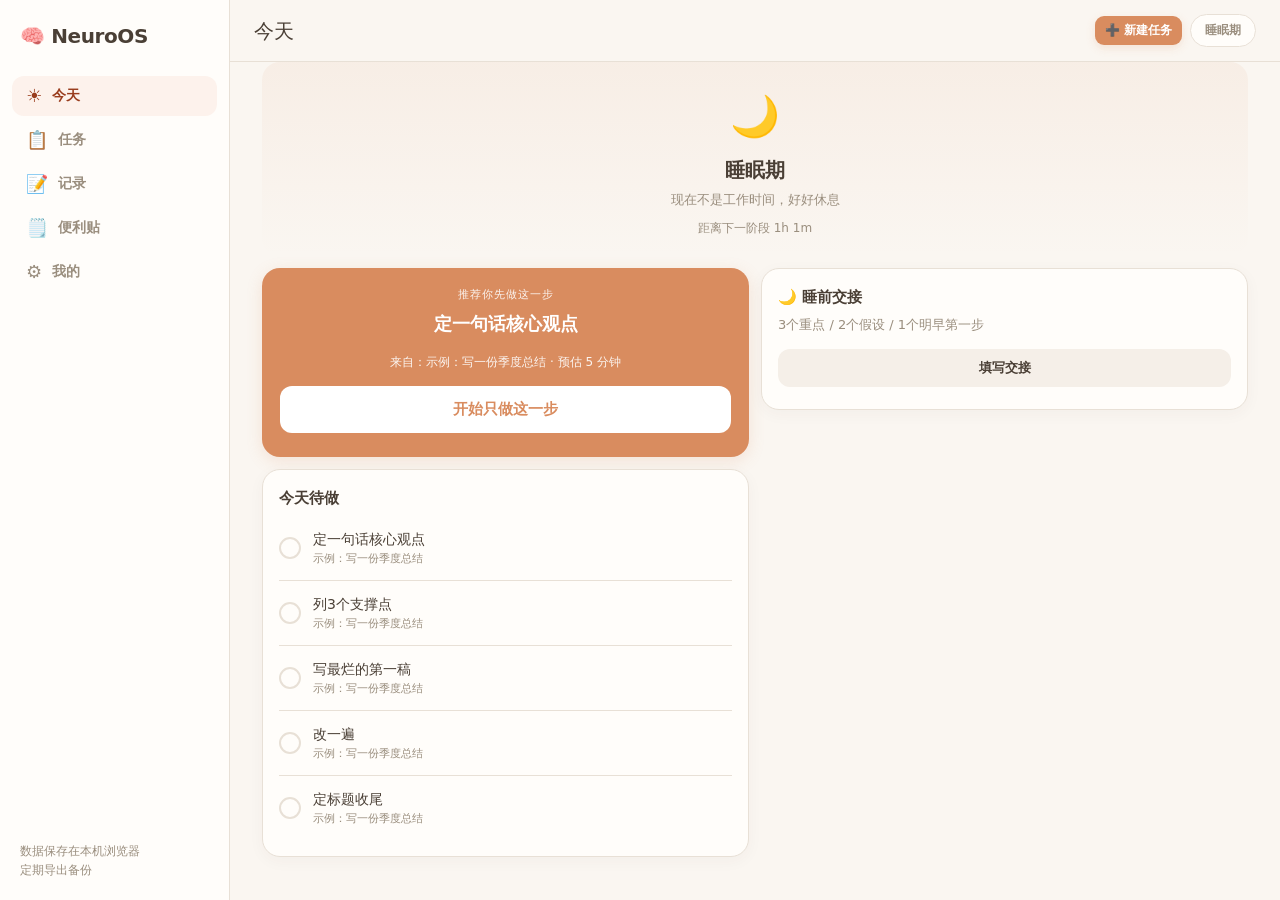
==== commit d4733a27: "deploy: sticky notes kanban + line folding + UI polish (fixed sync)" ====
--- a/index.html
+++ b/index.html
@@ -24,13 +24,13 @@
 .sidebar .brand{padding:0 20px 24px;font-size:20px;font-weight:800;letter-spacing:-.4px;display:flex;align-items:center;gap:10px}
 .sidebar nav{display:flex;flex-direction:column;gap:4px;padding:0 12px}
 .sidebar nav button{display:flex;align-items:center;gap:10px;padding:11px 14px;border-radius:12px;font-size:14px;font-weight:600;color:var(--muted);text-align:left}
-.sidebar nav button.on{background:var(--bg2);color:var(--pri)}
+.sidebar nav button.on{background:#FDF2EC;color:#993C1D;font-weight:600}
 .sidebar nav button .ic{font-size:18px;line-height:1}
 .sidebar .side-foot{margin-top:auto;padding:16px 20px 0;font-size:12px;color:var(--muted)}
 
 .main-area{flex:1;display:flex;flex-direction:column;min-width:0}
 .topbar{padding:14px 24px;display:flex;align-items:center;justify-content:space-between;position:sticky;top:0;background:rgba(250,246,241,.92);backdrop-filter:blur(10px);z-index:40;border-bottom:1px solid var(--line)}
-h1{font-size:18px;font-weight:700;letter-spacing:-.2px}
+h1{font-size:20px;font-weight:500;letter-spacing:-.2px}
 .top-actions{display:flex;gap:8px;align-items:center}
 .pill{font-size:12px;padding:6px 14px;border-radius:99px;background:var(--card);color:var(--muted);border:1px solid var(--line);font-weight:600}
 
@@ -113,6 +113,10 @@
 .btn.xs{padding:4px 8px;font-size:11px;border-radius:7px}
 .btn.big{padding:14px 18px;font-size:15px}
 .btn:disabled{opacity:.4;cursor:not-allowed}
+.btn{transition:filter .12s,transform .12s,background .12s}
+.btn:hover{filter:brightness(.96)}
+.btn:active{transform:scale(.97)}
+.btn.pri:hover{filter:brightness(1.05)}
 
 .row{display:flex;gap:8px;align-items:center;flex-wrap:wrap}
 .row.between{justify-content:space-between}
@@ -177,12 +181,24 @@
 .workspace-tabs .btn{flex:1}
 .workspace-tabs .btn.on{background:var(--pri);color:#fff}
 
-/* Net */
-.net-canvas{position:relative;width:100%;height:320px;background:var(--bg2);border:1px dashed var(--line);border-radius:var(--r);overflow:hidden;touch-action:none}
+/* Net - infinite canvas */
+.net-viewport{position:relative;width:100%;height:320px;background:var(--bg2);border:1px dashed var(--line);border-radius:var(--r);overflow:hidden;touch-action:none}
+.net-canvas{position:absolute;width:4000px;height:4000px;left:0;top:0;transform-origin:0 0;background:linear-gradient(rgba(200,190,180,.06) 1px,transparent 1px),linear-gradient(90deg,rgba(200,190,180,.06) 1px,transparent 1px);background-size:50px 50px}
 .net-node{position:absolute;padding:7px 11px;border-radius:10px;background:var(--card);border:1px solid var(--line);font-size:12px;cursor:grab;user-select:none;white-space:nowrap;z-index:2;max-width:150px;overflow:hidden;text-overflow:ellipsis}
 .net-node.selected{box-shadow:0 0 0 2px var(--net);border-color:var(--net)}
+.net-node.highlighted{background:#fff3e0;border-color:#ff9800;box-shadow:0 0 0 2px rgba(255,152,0,.3)}
 .net-edge{position:absolute;height:2px;background:var(--muted);transform-origin:left center;z-index:1;pointer-events:none;opacity:.4}
-.net-canvas .hint{position:absolute;bottom:6px;left:6px;color:var(--muted);font-size:10px;background:var(--bg);padding:3px 7px;border-radius:6px}
+.net-viewport .hint{position:absolute;bottom:6px;left:6px;color:var(--muted);font-size:10px;background:var(--bg);padding:3px 7px;border-radius:6px;z-index:10}
+.net-controls{position:absolute;top:8px;right:8px;display:flex;gap:6px;z-index:10}
+.net-controls .btn{padding:5px 10px;font-size:11px;border-radius:8px;background:var(--card);border:1px solid var(--line)}
+.net-counter{position:absolute;top:8px;left:8px;font-size:11px;color:var(--muted);background:var(--card);padding:3px 8px;border-radius:6px;border:1px solid var(--line);z-index:10}
+.net-table{margin-top:10px;max-height:200px;overflow-y:auto}
+.net-table table{width:100%;border-collapse:collapse;font-size:12px}
+.net-table th,.net-table td{padding:6px 10px;text-align:left;border-bottom:1px solid var(--line)}
+.net-table th{font-weight:600;color:var(--muted);font-size:11px;text-transform:uppercase}
+.net-table tr:hover{background:var(--bg2)}
+.net-table .idx{color:var(--muted);font-size:10px;width:30px}
+.net-table .hl-mark{display:inline-block;width:10px;height:10px;border-radius:50%;background:var(--net);margin-right:4px}
 
 /* Tree */
 .tree-root{background:var(--bg2);border:1px solid var(--line);border-radius:12px;padding:10px;margin-bottom:8px}
@@ -190,11 +206,55 @@
 .tree-item{padding:7px 8px;border-radius:8px;background:var(--card);margin-bottom:5px;font-size:13px;display:flex;gap:7px;align-items:center}
 .tree-item .handle{color:var(--muted);cursor:grab}
 
-/* Line */
-.line-step{display:flex;gap:10px;align-items:flex-start;padding:10px;border-radius:12px;background:var(--bg2);border:1px solid transparent;margin-bottom:6px}
+/* Line - 层级执行 */
+.line-step{display:flex;gap:9px;align-items:flex-start;padding:10px 12px;border-radius:12px;background:var(--bg2);border:1px solid transparent;margin-bottom:6px;transition:border-color .15s,background .15s}
+.line-step:hover{border-color:var(--line)}
 .line-step.done{opacity:.55}
-.line-step .chk{width:20px;height:20px;min-width:20px;border-radius:6px;border:2px solid var(--line);display:flex;align-items:center;justify-content:center;font-size:11px;color:transparent}
+.line-step .chk{width:20px;height:20px;min-width:20px;border-radius:6px;border:2px solid var(--line);display:flex;align-items:center;justify-content:center;font-size:11px;color:transparent;cursor:pointer;transition:all .15s}
+.line-step .chk:hover{border-color:var(--ok)}
 .line-step .chk.on{background:var(--ok);border-color:var(--ok);color:#fff}
+.line-step .fold-btn{width:22px;height:22px;min-width:22px;border-radius:6px;border:1px solid var(--line);background:var(--card);display:flex;align-items:center;justify-content:center;font-size:10px;color:var(--muted);cursor:pointer;flex-shrink:0;transition:all .15s;user-select:none}
+.line-step .fold-btn:hover{border-color:var(--pri2);color:var(--pri);background:#fffaf6}
+.line-step .fold-btn .cnt{font-size:9px;margin-left:1px}
+.line-step .fold-spacer{width:22px;min-width:22px;height:22px;flex-shrink:0}
+.line-children{margin-left:14px;border-left:2px solid var(--line);padding-left:10px;margin-top:4px}
+.line-children[hidden]{display:none}
+.line-branch{position:absolute;left:-10px;top:16px;width:8px;height:2px;background:var(--line)}
+.line-step{position:relative}
+.line-step.depth-0>.line-branch{display:none}
+.line-empty-hint{font-size:12px;color:var(--muted);padding:6px 2px 8px}
+.line-fold-all{display:flex;gap:5px}
+
+/* Sticky notes board */
+.sticky-board{display:grid;grid-template-columns:1fr;gap:10px}
+@media(min-width:900px){.sticky-board{grid-template-columns:repeat(2,1fr)}}
+@media(min-width:1300px){.sticky-board{grid-template-columns:repeat(4,1fr)}}
+.sticky-col{background:var(--bg2);border:1px solid var(--line);border-radius:var(--r);padding:12px;min-height:150px;display:flex;flex-direction:column}
+.sticky-col.p1{border-top:3px solid #e08e8e}
+.sticky-col.p2{border-top:3px solid #e8c36d}
+.sticky-col.p3{border-top:3px solid #7eb8c9}
+.sticky-col.p4{border-top:3px solid #b4b2a9}
+.sticky-col .col-head{display:flex;align-items:center;justify-content:space-between;margin-bottom:4px}
+.sticky-col .col-title{font-size:13px;font-weight:700}
+.sticky-col .col-sub{font-size:11px;color:var(--muted);margin-bottom:10px}
+.sticky-col .col-body{flex:1}
+.sticky{background:var(--card);border:1px solid var(--line);border-radius:10px;padding:10px;margin-bottom:8px;font-size:13px;line-height:1.55;cursor:grab;transition:transform .12s,box-shadow .12s,border-color .12s}
+.sticky:hover{transform:translateY(-1px);box-shadow:0 4px 12px rgba(74,63,53,.07);border-color:var(--pri2)}
+.sticky.dragging{opacity:.45;cursor:grabbing}
+.sticky-col.dragover{background:#f7f0e8;border-color:var(--pri2)}
+.sticky .acts{display:flex;gap:4px;margin-top:8px;flex-wrap:wrap}
+.sticky .acts .btn{margin:0}
+.sticky-add{display:flex;gap:6px;margin-top:8px}
+.sticky-add input{font-size:13px;padding:9px 11px;border-radius:10px}
+.sticky-empty{font-size:12px;color:var(--muted);text-align:center;padding:14px 0;border:1px dashed var(--line);border-radius:10px}
+
+/* 便利贴转线/网/树 选择器 */
+.convert-grid{display:grid;grid-template-columns:1fr;gap:8px;margin-top:10px}
+.convert-opt{display:flex;align-items:center;gap:10px;padding:12px;border:1px solid var(--line);border-radius:12px;background:var(--bg2);cursor:pointer;transition:all .15s}
+.convert-opt:hover{border-color:var(--pri2);background:#fffaf6}
+.convert-opt .ico{font-size:20px}
+.convert-opt .t{font-size:14px;font-weight:600}
+.convert-opt .d{font-size:11px;color:var(--muted)}
 
 /* Modal / Sheet */
 .modal{position:fixed;inset:0;z-index:90;display:flex;align-items:flex-end;justify-content:center;overflow:hidden;-webkit-overflow-scrolling:touch}
@@ -224,6 +284,25 @@
 .probe-box{border:1px dashed var(--line);border-radius:12px;padding:10px;background:var(--bg2);margin-top:8px}
 
 ::-webkit-scrollbar{width:0;height:0}
+
+/* ===== 便利贴看板 ===== */
+.notes-board{display:grid;grid-template-columns:1fr;gap:14px;padding-top:4px}
+@media(min-width:760px){ .notes-board{grid-template-columns:repeat(2,1fr)} }
+@media(min-width:1100px){ .notes-board{grid-template-columns:repeat(4,1fr)} }
+.note-col{background:var(--bg2);border:1px solid var(--line);border-radius:16px;padding:12px;display:flex;flex-direction:column;min-height:140px}
+.note-col-head{display:flex;align-items:center;gap:8px;font-size:14px;font-weight:700;margin-bottom:2px}
+.note-col-head .dot{width:10px;height:10px;border-radius:50%;background:var(--zc);flex-shrink:0}
+.note-col-head .cnt{margin-left:auto;font-size:12px;font-weight:600;color:var(--muted);background:var(--card);border:1px solid var(--line);border-radius:99px;padding:1px 9px}
+.note-tip{margin-bottom:8px}
+.note-list{display:flex;flex-direction:column;gap:8px;margin-top:10px}
+.note-empty{font-size:13px;color:var(--muted);text-align:center;padding:14px 0;opacity:.6}
+.note-card{background:var(--card);border:1px solid var(--line);border-left:3px solid var(--zc);border-radius:12px;padding:10px 11px;box-shadow:0 3px 10px rgba(74,63,53,.05);transition:transform .12s,box-shadow .12s;cursor:grab}
+.note-card:active{cursor:grabbing}
+.note-card:hover{transform:translateY(-2px);box-shadow:0 6px 18px rgba(74,63,53,.1)}
+.note-text{font-size:14px;line-height:1.5;word-break:break-word;white-space:pre-wrap;min-height:20px;cursor:text}
+.note-bar{display:flex;gap:6px;align-items:center;margin-top:10px}
+.note-move{flex:1;min-width:0;width:auto;padding:5px 8px;font-size:12px;border-radius:8px}
+.note-bar .btn.xs{padding:4px 7px}
 </style>
 </head>
 <body>
@@ -235,6 +314,7 @@
       <button data-tab="now" class="on"><span class="ic">☀️</span>今天</button>
       <button data-tab="quests"><span class="ic">📋</span>任务</button>
       <button data-tab="capture"><span class="ic">📝</span>记录</button>
+      <button data-tab="notes"><span class="ic">🗒️</span>便利贴</button>
       <button data-tab="me"><span class="ic">⚙️</span>我的</button>
     </nav>
     <div class="side-foot">数据保存在本机浏览器<br>定期导出备份</div>
@@ -253,6 +333,7 @@
       <section class="view on" id="view-now"></section>
       <section class="view" id="view-quests"></section>
       <section class="view" id="view-capture"></section>
+      <section class="view" id="view-notes"></section>
       <section class="view" id="view-me"></section>
     </main>
   </div>
@@ -261,9 +342,10 @@
 <nav class="tabbar" id="tabbar">
   <button data-tab="now" class="on"><span class="ic">☀️</span>今天</button>
   <button data-tab="quests"><span class="ic">📋</span>任务</button>
-  <button data-tab="capture"><span class="ic">📝</span>记录</button>
-  <button data-tab="me"><span class="ic">⚙️</span>我的</button>
-</nav>
+      <button data-tab="capture"><span class="ic">📝</span>记录</button>
+      <button data-tab="notes"><span class="ic">🗒️</span>便利贴</button>
+      <button data-tab="me"><span class="ic">⚙️</span>我的</button>
+    </nav>
 
 <div id="modal"></div>
 <div id="toast" class="toast"></div>
@@ -301,6 +383,14 @@
   {id:'action',name:'行动/下一步',color:'#8fb88e'}
 ];
 
+const NOTE_ZONES=[
+  {id:'ei',name:'重要且紧急',color:'#e08e8e',tip:'马上做'},
+  {id:'im',name:'重要不紧急',color:'#e8c36d',tip:'排期做'},
+  {id:'ur',name:'紧急不重要',color:'#7eb8c9',tip:'可交办'},
+  {id:'lt',name:'待定 / 搁置',color:'#b8a0c9',tip:'有空再看'}
+];
+function noteZone(id){ return NOTE_ZONES.find(function(z){ return z.id===id; })||NOTE_ZONES[3]; }
+
 function classify(t){
   const s=t.toLowerCase();
   if(/写|文章|报告|总结|文案|论文|稿/.test(s)) return 'write';
@@ -320,7 +410,7 @@
     id:uid(),title:title,type:type,
     status:'line',created:Date.now(),updated:Date.now(),
     today:false,done:false,
-    net:{nodes:[],edges:[],nextX:50,nextY:60},
+    net:{nodes:[],edges:[],nextX:50,nextY:60,viewOffset:{x:0,y:0}},
     tree:{drawers:DRAWERS.map(function(d){ return {id:d.id,name:d.name,color:d.color,items:[]}; })},
     line:[],
     probe:{hypothesis:'',success:'',stopLoss:'',days:7,active:false},
@@ -337,7 +427,7 @@
 function load(){
   try{ S=JSON.parse(localStorage.getItem(KEY)); }catch(e){ S=null; }
   if(!S || typeof S!=='object') S=sampleData();
-  migrate();
+  migrate(); cleanTrash();
 }
 function save(){ try{ localStorage.setItem(KEY,JSON.stringify(S)); }catch(e){ toast('保存失败'); } }
 function migrate(){
@@ -348,9 +438,12 @@
   if(!S.log) S.log={sessions:[],completions:[]};
   if(!S.handoff) S.handoff={three:'',two:'',one:'',morning:'',date:''};
   if(!S.meta) S.meta={streak:0,lastDay:null,best:0};
+  if(!S.trash) S.trash=[];
+  if(!S.notes) S.notes=[];
   S.quests.forEach(function(q){
     if(!q.id) q.id=uid();
-    if(!q.net) q.net={nodes:[],edges:[],nextX:50,nextY:60};
+    if(!q.net) q.net={nodes:[],edges:[],nextX:50,nextY:60,viewOffset:{x:0,y:0}};
+    if(q.net && typeof q.net.viewOffset==='undefined') q.net.viewOffset={x:0,y:0};
     if(!q.tree) q.tree={drawers:DRAWERS.map(function(d){ return {id:d.id,name:d.name,color:d.color,items:[]}; })};
     if(!q.line && q.steps) q.line=q.steps.map(function(s){ return {id:s.id||uid(),title:s.title,est:s.est||15,done:!!s.done,spent:s.spent||0,today:!!q.today,created:s.created||Date.now()}; });
     if(!q.line) q.line=[];
@@ -363,7 +456,7 @@
 function sampleData(){
   const q=newQuest('示例：写一份季度总结');
   q.today=true;
-  return {settings:{wake:'09:00',start:'10:00',wind:'22:00',sleep:'00:30',theme:'warm',autoNext:true,morningBlock:true},quests:[q],parking:{insight:[],question:[],block:[],idea:[],quote:[]},distills:[],log:{sessions:[],completions:[]},handoff:{three:'',two:'',one:'',morning:'',date:''},meta:{streak:0,lastDay:null,best:0}};
+  return {settings:{wake:'09:00',start:'10:00',wind:'22:00',sleep:'00:30',theme:'warm',autoNext:true,morningBlock:true},quests:[q],parking:{insight:[],question:[],block:[],idea:[],quote:[]},distills:[],log:{sessions:[],completions:[]},handoff:{three:'',two:'',one:'',morning:'',date:''},meta:{streak:0,lastDay:null,best:0},notes:[{id:uid(),text:'欢迎使用便利贴：按重要程度拖到不同区域，右键或点菜单可加入线/网/树',zone:'im',created:Date.now(),updated:Date.now()}]};
 }
 
 function parseHM(s){ const p=s.split(':'); return parseInt(p[0])*60+parseInt(p[1]); }
@@ -397,7 +490,7 @@
 }
 
 function findQuest(id){ return S.quests.find(function(q){ return q.id===id; }); }
-function allLineItems(q){ if(q) return q.line.map(function(n){ return {n:n,q:q}; }); const a=[]; S.quests.forEach(function(q){ q.line.forEach(function(n){ a.push({n:n,q:q}); }); }); return a; }
+function allLineItems(q){ if(q) return collectAllLineItems(q.line).map(function(n){ return {n:n,q:q}; }); const a=[]; S.quests.forEach(function(q){ collectAllLineItems(q.line).forEach(function(n){ a.push({n:n,q:q}); }); }); return a; }
 function nextLineItem(){
   const all=allLineItems();
   const pending=all.filter(function(x){ return !x.n.done; });
@@ -406,7 +499,7 @@
   const use=today.length?today:pending;
   return use.sort(function(a,b){ return (a.n.est||99)-(b.n.est||99); })[0];
 }
-function progress(q){ const a=q.line; if(!a.length) return 0; return Math.round(a.filter(function(s){ return s.done; }).length/a.length*100); }
+function progress(q){ const a=collectAllLineItems(q.line); if(!a.length) return 0; return Math.round(a.filter(function(s){ return s.done; }).length/a.length*100); }
 function bumpStreak(){
   const t=todayKey();
   if(S.meta.lastDay!==t){
@@ -425,10 +518,10 @@
   document.getElementById('modal').innerHTML='';
   document.querySelectorAll('.tabbar button').forEach(function(b){ b.classList.toggle('on',b.dataset.tab===TAB); });
   document.querySelectorAll('.sidebar nav button').forEach(function(b){ b.classList.toggle('on',b.dataset.tab===TAB); });
-  const titles={now:'今天',quests:'任务仓库',capture:'记录 & 停车区',me:'我的 & 设置'};
+  const titles={now:'今天',quests:'任务仓库',capture:'记录 & 停车区',notes:'便利贴看板',me:'我的 & 设置'};
   const pt=document.getElementById('page-title'); if(pt) pt.textContent=titles[TAB]||'NeuroOS';
   document.querySelectorAll('.view').forEach(function(v){ v.classList.toggle('on',v.id==='view-'+TAB); });
-  const fn={now:vNow,quests:vQuests,capture:vCapture,me:vMe}[TAB];
+  const fn={now:vNow,quests:vQuests,capture:vCapture,notes:vNotes,me:vMe}[TAB];
   if(fn) fn();
 }
 
@@ -461,6 +554,41 @@
   m.innerHTML='<div class="single-step"><div class="label">只做这一步，其他什么都不用想</div><div class="task">'+esc(n.n.title)+'</div><div class="meta">来自：'+esc(n.q.title)+(n.n.est?' · 预估 '+n.n.est+' 分钟':'')+'</div><div class="actions"><button class="btn ok block big" data-act="single-done">✓ 我完成了</button><button class="btn ghost block" data-act="single-skip">跳过，换下一步</button><button class="btn block" data-act="single-exit">退出单步模式</button></div></div>';
 }
 function findStepById(id){ for(let i=0;i<S.quests.length;i++){ const n=S.quests[i].line.find(function(x){ return x.id===id; }); if(n) return {n:n,q:S.quests[i]}; } return null; }
+function findLineItemDeep(qid,sid){
+  var q=findQuest(qid); if(!q) return null;
+  function search(items){
+    for(var i=0;i<items.length;i++){
+      if(items[i].id===sid) return {n:items[i],q:q};
+      if(items[i].children&&items[i].children.length){
+        var r=search(items[i].children);
+        if(r) return r;
+      }
+    }
+    return null;
+  }
+  return search(q.line);
+}
+function removeLineItemDeep(q,sid){
+  for(var i=0;i<q.line.length;i++){
+    if(q.line[i].id===sid){ return q.line.splice(i,1)[0]; }
+    if(q.line[i].children&&q.line[i].children.length){
+      var r=removeLineItemDeep({line:q.line[i].children},sid);
+      if(r){ q.line[i].children=q.line[i].children.filter(function(x){ return x.id!==sid; }); if(!q.line[i].children.length) delete q.line[i].children; return r; }
+    }
+  }
+  return null;
+}
+function collectAllLineItems(items){
+  var result=[];
+  function walk(arr){
+    for(var i=0;i<arr.length;i++){
+      result.push(arr[i]);
+      if(arr[i].children&&arr[i].children.length) walk(arr[i].children);
+    }
+  }
+  walk(items);
+  return result;
+}
 
 function vQuests(){
   const v=document.getElementById('view-quests');
@@ -503,36 +631,57 @@
 }
 
 function vNet(q){
-  return '<h2 class="card-title">🕸 网状构思区</h2><div class="card" style="padding:12px 14px"><div class="tiny">规则：5 分钟内疯狂丢关键词 → 圈出核心节点 → 连线关联 → 超时进树状区</div></div><div class="row" style="margin-bottom:10px"><input id="net-input" class="grow" placeholder="输入关键词/想法"><button class="btn pri sm" data-act="net-add" data-id="'+q.id+'">添加</button><button class="btn sm '+(selectedNetNodes.length>=2?'':'disabled')+'" data-act="net-link" data-id="'+q.id+'" '+(selectedNetNodes.length<2?'disabled':'')+'>连线</button><button class="btn sm warn" data-act="net-clear" data-id="'+q.id+'">清空</button></div><div class="net-canvas" id="net-canvas">'+q.net.edges.map(function(e){ return netEdgeHTML(q,e); }).join('')+q.net.nodes.map(function(n){ return netNodeHTML(n,q); }).join('')+'<div class="hint">点击节点选中，再点另一个连线 · 拖拽移动 · 双击删除</div></div><button class="btn block pri" style="margin-top:10px" data-act="to-tree" data-id="'+q.id+'">🌳 已圈出核心，进入树状区</button>';
-}
-function netNodeHTML(n,q){ const selected=selectedNetNodes.indexOf(n.id)>-1; return '<div class="net-node '+(selected?'selected':'')+'" id="nn-'+n.id+'" data-id="'+n.id+'" style="left:'+n.x+'px;top:'+n.y+'px">'+esc(n.text)+'</div>'; }
+  const nodes=q.net.nodes||[], edges=q.net.edges||[], offset=q.net.viewOffset||{x:0,y:0};
+  const highlightedCount=nodes.filter(function(n){ return n.highlighted; }).length;
+  const tableHTML=nodes.length?'<div class="net-table"><table><thead><tr><th class="idx">#</th><th>节点文本</th><th>连线</th></tr></thead><tbody>'+nodes.map(function(n,idx){ const conn=edges.filter(function(e){ return e.from===n.id||e.to===n.id; }).length; return '<tr data-act="net-focus-node" data-id="'+q.id+'" data-nid="'+n.id+'"><td class="idx">'+(idx+1)+'</td><td><span class="hl-mark" style="background:'+(n.highlighted?'#ff9800':'transparent')+'"></span>'+esc(n.text)+'</td><td>'+conn+'</td></tr>'; }).join('')+'</tbody></table></div>':'<div class="tiny muted" style="margin-top:8px">暂无节点</div>';
+  return '<h2 class="card-title">🕸 网状构思区</h2><div class="card" style="padding:12px 14px"><div class="tiny">规则：5 分钟内疯狂丢关键词 → 圈出核心节点 → 连线关联 → 超时进树状区<br>拖拽空白处平移画布 · 节点可拖拽移动 · 双击删除</div></div><div class="row" style="margin-bottom:10px"><input id="net-input" class="grow" placeholder="输入关键词/想法"><button class="btn pri sm" data-act="net-add" data-id="'+q.id+'">添加</button><button class="btn sm '+(selectedNetNodes.length>=2?'':'disabled')+'" data-act="net-link" data-id="'+q.id+'" '+(selectedNetNodes.length<2?'disabled':'')+'>连线</button><button class="btn sm warn" data-act="net-clear" data-id="'+q.id+'">清空</button></div><div class="net-viewport" id="net-viewport"><div class="net-canvas" id="net-canvas" style="transform:translate('+(-offset.x)+'px,'+(-offset.y)+'px)">'+edges.map(function(e){ return netEdgeHTML(q,e); }).join('')+nodes.map(function(n){ return netNodeHTML(n,q); }).join('')+'</div><div class="net-controls"><button class="btn" data-act="net-center" data-id="'+q.id+'" title="回到中心">🏠 中心</button><button class="btn" data-act="net-highlight" data-id="'+q.id+'" title="标记/取消标记选中节点">🎨 高亮</button></div><div class="net-counter">节点 '+nodes.length+(highlightedCount?' · 高亮 '+highlightedCount:'')+'</div><div class="hint">点击节点选中，再点另一个连线 · 拖拽移动 · 双击删除</div></div>'+tableHTML+'<button class="btn block pri" style="margin-top:10px" data-act="to-tree" data-id="'+q.id+'">🌳 已圈出核心，进入树状区</button>';
+}
+function netNodeHTML(n,q){ const selected=selectedNetNodes.indexOf(n.id)>-1; return '<div class="net-node '+(selected?'selected':'')+(n.highlighted?' highlighted':'')+'" id="nn-'+n.id+'" data-id="'+n.id+'" style="left:'+n.x+'px;top:'+n.y+'px">'+esc(n.text)+'</div>'; }
 function netEdgeHTML(q,e){ const a=q.net.nodes.find(function(x){ return x.id===e.from; }), b=q.net.nodes.find(function(x){ return x.id===e.to; }); if(!a||!b) return ''; const dx=b.x-a.x, dy=b.y-a.y, len=Math.sqrt(dx*dx+dy*dy), ang=Math.atan2(dy,dx)*180/Math.PI; return '<div class="net-edge" style="left:'+(a.x+10)+'px;top:'+(a.y+14)+'px;width:'+len+'px;transform:rotate('+ang+'deg)"></div>'; }
 function bindNetCanvas(q){
-  const canvas=document.getElementById('net-canvas'); if(!canvas) return;
-  let dragNode=null, dragOff={};
+  const viewport=document.getElementById('net-viewport'); const canvas=document.getElementById('net-canvas'); if(!viewport||!canvas) return;
+  let dragNode=null, dragOff={}, panning=false, panStart={x:0,y:0}, panOff={x:0,y:0};
+  const getOffset=function(){ return q.net.viewOffset||{x:0,y:0}; };
   canvas.querySelectorAll('.net-node').forEach(function(node){
     node.onpointerdown=function(e){
       e.stopPropagation(); dragNode=node.dataset.id; const n=q.net.nodes.find(function(x){ return x.id===dragNode; });
-      dragOff={x:e.clientX-n.x,y:e.clientY-n.y}; node.setPointerCapture(e.pointerId);
+      dragOff={x:e.clientX,y:e.clientY,nx:n.x,ny:n.y}; node.setPointerCapture(e.pointerId);
     };
     node.onpointermove=function(e){
       if(!dragNode || dragNode!==node.dataset.id) return;
+      const dx=e.clientX-dragOff.x, dy=e.clientY-dragOff.y;
       const n=q.net.nodes.find(function(x){ return x.id===dragNode; });
-      n.x=Math.max(0,Math.min(e.clientX-dragOff.x,canvas.clientWidth-80));
-      n.y=Math.max(0,Math.min(e.clientY-dragOff.y,canvas.clientHeight-40));
+      n.x=Math.max(0,Math.min(dragOff.nx+dx,4000-80));
+      n.y=Math.max(0,Math.min(dragOff.ny+dy,4000-40));
       node.style.left=n.x+'px'; node.style.top=n.y+'px'; renderNetEdges(q);
     };
     node.onpointerup=function(e){ dragNode=null; save(); };
     node.onclick=function(e){ e.stopPropagation(); toggleSelect(q,node.dataset.id); };
     node.ondblclick=function(e){
       e.stopPropagation();
+      const delNode=q.net.nodes.find(function(x){ return x.id===node.dataset.id; });
+      if(delNode) trashItem('net',delNode,q.id);
       q.net.nodes=q.net.nodes.filter(function(x){ return x.id!==node.dataset.id; });
       q.net.edges=q.net.edges.filter(function(x){ return x.from!==node.dataset.id && x.to!==node.dataset.id; });
       selectedNetNodes=selectedNetNodes.filter(function(id){ return id!==node.dataset.id; });
       renderQuestWorkspace(q); save();
     };
   });
-  canvas.onclick=function(){ selectedNetNodes=[]; renderQuestWorkspace(q); };
+  viewport.onmousedown=function(e){
+    if(e.target.closest('.net-node')||e.target.closest('.net-controls')||e.target.closest('.net-counter')) return;
+    panning=true; panStart={x:e.clientX,y:e.clientY}; panOff={...getOffset()};
+    viewport.style.cursor='grabbing'; e.preventDefault();
+  };
+  viewport.onmousemove=function(e){
+    if(!panning) return;
+    const off=getOffset();
+    off.x=Math.max(0,Math.min(panOff.x+e.clientX-panStart.x,4000-viewport.clientWidth));
+    off.y=Math.max(0,Math.min(panOff.y+e.clientY-panStart.y,4000-viewport.clientHeight));
+    canvas.style.transform='translate('+(-off.x)+'px,'+(-off.y)+'px)'; save();
+  };
+  viewport.onmouseup=function(){ panning=false; viewport.style.cursor=''; };
+  viewport.onmouseleave=function(){ panning=false; viewport.style.cursor=''; };
+  viewport.onclick=function(e){ if(!e.target.closest('.net-node')&&!e.target.closest('.net-controls')){ selectedNetNodes=[]; renderQuestWorkspace(q); } };
 }
 function toggleSelect(q,id){
   const i=selectedNetNodes.indexOf(id);
@@ -553,10 +702,22 @@
 }
 
 function vTree(q){
-  return '<h2 class="card-title">🌳 树状翻译区</h2><div class="card" style="padding:12px 14px"><div class="tiny">把节点拖进下面 5 类抽屉。放不进去说明不够具体，回网状区再切。</div></div><div class="row" style="margin-bottom:10px"><button class="btn pri sm" data-act="tree-add" data-id="'+q.id+'">➕ 新增抽屉项</button><button class="btn sm" data-act="to-line" data-id="'+q.id+'">✅ 生成执行线</button><button class="btn sm" data-act="back-net" data-id="'+q.id+'">↩ 回网状区</button></div><div class="row">'+q.tree.drawers.map(function(d){ return '<div style="flex:1;min-width:140px" ondragover="event.preventDefault()" ondrop="dropToDrawer(event,\''+q.id+'\',\''+d.id+'\')"><div class="tree-root" style="border-left:3px solid '+d.color+'"><h4 style="color:'+d.color+'">'+d.name+'</h4>'+d.items.map(function(it){ return '<div class="tree-item" draggable="true" ondragstart="dragItem(event,\''+q.id+'\',\''+d.id+'\',\''+it.id+'\')"><span class="handle">⋮⋮</span><span class="grow">'+esc(it.text)+'</span><button class="btn xs ghost" onclick="removeTreeItem(\''+q.id+'\',\''+d.id+'\',\''+it.id+'\')">✕</button></div>'; }).join('')+(d.items.length?'':'<div class="tiny muted">空</div>')+'</div></div>'; }).join('')+'</div>';
+  return '<h2 class="card-title">🌳 树状翻译区</h2><div class="card" style="padding:12px 14px"><div class="tiny">把节点拖进下面 5 类抽屉。放不进去说明不够具体，回网状区再切。</div></div><div class="row" style="margin-bottom:10px"><button class="btn pri sm" data-act="tree-add" data-id="'+q.id+'">➕ 新增抽屉项</button><button class="btn sm" data-act="to-line" data-id="'+q.id+'">✅ 生成执行线</button><button class="btn sm" data-act="back-net" data-id="'+q.id+'">↩ 回网状区</button><button class="btn sm" data-act="tree-expand-all" data-id="'+q.id+'">📂 全部展开</button><button class="btn sm" data-act="tree-collapse-all" data-id="'+q.id+'">📁 全部收起</button></div><div class="row">'+q.tree.drawers.map(function(d){ const collapsed=d.collapsed; return '<div style="flex:1;min-width:140px" ondragover="event.preventDefault()" ondrop="dropToDrawer(event,\''+q.id+'\',\''+d.id+'\')"><div class="tree-root" style="border-left:3px solid '+d.color+'"><h4 style="color:'+d.color+'">'+d.name+' <button class="btn xs ghost" data-act="tree-toggle" data-id="'+q.id+'" data-did="'+d.id+'">'+(collapsed?'▶':'▼')+'</button></h4>'+(collapsed?'<div class="tiny muted">'+d.items.length+' 项（已收起）</div>':d.items.map(function(it){ return '<div class="tree-item" draggable="true" ondragstart="dragItem(event,\''+q.id+'\',\''+d.id+'\',\''+it.id+'\')"><span class="handle">⋮⋮</span><span class="grow">'+esc(it.text)+'</span><button class="btn xs ghost" onclick="removeTreeItem(\''+q.id+'\',\''+d.id+'\',\''+it.id+'\')">✕</button></div>'; }).join(''))+(d.items.length?'':'<div class="tiny muted">空</div>')+'</div></div>'; }).join('')+'</div>';
 }
 function vLine(q){
-  return '<h2 class="card-title">✅ 线性执行区</h2><div class="card" style="padding:12px 14px"><div class="tiny">这里是「手上走线」。新想法丢停车区，不许改这里。</div></div><div class="row" style="margin-bottom:10px"><input id="line-input" class="grow" placeholder="添加一步" style="flex:2"><input type="number" id="line-est" placeholder="分钟" value="15" min="1" max="180" style="width:70px"><button class="btn pri sm" data-act="line-add" data-id="'+q.id+'">添加</button><button class="btn sm" data-act="back-tree" data-id="'+q.id+'">↩ 回树</button></div>'+(q.line.length?q.line.map(function(n){ return '<div class="line-step '+(n.done?'done':'')+'"><div class="chk '+(n.done?'on':'')+'" data-act="line-toggle" data-qid="'+q.id+'" data-id="'+n.id+'">✓</div><div class="grow"><div class="row" style="gap:6px;flex-wrap:wrap"><span style="font-weight:500;'+(n.done?'text-decoration:line-through':'')+'">'+esc(n.title)+'</span><span class="badge">'+(n.est||0)+'分</span>'+(n.today?'<span class="badge linec">今天</span>':'')+'</div><div class="row" style="margin-top:6px;gap:5px"><button class="btn xs" data-act="line-today" data-qid="'+q.id+'" data-id="'+n.id+'">'+(n.today?'移出':'☀️ 今天')+'</button><button class="btn xs ghost" data-act="line-split" data-qid="'+q.id+'" data-id="'+n.id+'">🔪 切小</button><button class="btn xs ghost" data-act="line-del" data-qid="'+q.id+'" data-id="'+n.id+'">🗑</button></div></div></div>'; }).join(''):'<div class="empty tiny">执行线为空。从树状区生成，或手动添加。</div>')+'<div class="row" style="margin-top:12px"><button class="btn sm block" data-act="line-focus-next" data-id="'+q.id+'">🎯 专注下一步</button><button class="btn sm block" data-act="line-pick" data-id="'+q.id+'">🎲 随机挑一步</button></div>';
+  function renderLineStep(n,qid,depth){
+    depth=depth||0;
+    var hasChildren=n.children&&n.children.length>0;
+    var isCollapsed=n.collapsed;
+    var doneKids=hasChildren?n.children.filter(function(c){ return c.done; }).length:0;
+    var foldHTML=hasChildren?'<div class="fold-btn" data-act="line-fold" data-qid="'+qid+'" data-id="'+n.id+'" title="'+(isCollapsed?'展开 '+n.children.length+' 个子步骤':'收起 '+n.children.length+' 个子步骤')+'">'+(isCollapsed?'\u25B6':'\u25BC')+'<span class="cnt">'+n.children.length+'</span></div>':'<div class="fold-spacer"></div>';
+    var childrenHTML='';
+    if(hasChildren&&!isCollapsed){
+      childrenHTML='<div class="line-children">'+n.children.map(function(c){ return renderLineStep(c,qid,depth+1); }).join('')+'</div>';
+    }
+    return '<div class="line-step depth-'+depth+' '+(n.done?'done':'')+'" data-depth="'+depth+'">'+foldHTML+'<div class="chk '+(n.done?'on':'')+'" data-act="line-toggle" data-qid="'+qid+'" data-id="'+n.id+'">\u2713</div><div class="grow"><div class="row" style="gap:6px;flex-wrap:wrap"><span style="font-weight:500;'+(n.done?'text-decoration:line-through':'')+'">'+esc(n.title)+'</span><span class="badge">'+(n.est||0)+'\u5206</span>'+(n.today?'<span class="badge linec">\u4ECA\u5929</span>':'')+(hasChildren?'<span class="badge">'+doneKids+'/'+n.children.length+' \u5B50\u6B65</span>':'')+'</div><div class="row" style="margin-top:6px;gap:5px"><button class="btn xs" data-act="line-today" data-qid="'+qid+'" data-id="'+n.id+'">'+(n.today?'\u79FB\u51FA':'\u2600\uFE0F \u4ECA\u5929')+'</button><button class="btn xs ghost" data-act="line-split" data-qid="'+qid+'" data-id="'+n.id+'">\u{1F52A} \u5207\u5C0F</button><button class="btn xs ghost" data-act="line-sub" data-qid="'+qid+'" data-id="'+n.id+'">+\u5B50\u6B65</button>'+(hasChildren?'<button class="btn xs ghost" data-act="line-del-children" data-qid="'+qid+'" data-id="'+n.id+'">\u5220\u5B50\u6B65</button>':'')+'<button class="btn xs ghost" data-act="line-del" data-qid="'+qid+'" data-id="'+n.id+'">\u{1F5D1}</button></div></div></div>'+childrenHTML;
+  }
+  return '<h2 class="card-title">\u2705 \u7EBF\u6027\u6267\u884C\u533A</h2><div class="card" style="padding:12px 14px"><div class="tiny">\u8FD9\u91CC\u662F\u300C\u624B\u4E0A\u8D70\u7EBF\u300D\u3002\u65B0\u60F3\u6CD5\u4E22\u505C\u8F66\u533A\uFF0C\u4E0D\u8BB8\u6539\u8FD9\u91CC\u3002\u70B9 \u25B6/\u25BC \u6536\u7EB3\u5B50\u6B65\u9AA4\u3002</div></div><div class="row" style="margin-bottom:10px"><input id="line-input" class="grow" placeholder="\u6DFB\u52A0\u4E00\u6B65" style="flex:2"><input type="number" id="line-est" placeholder="\u5206\u949F" value="15" min="1" max="180" style="width:70px"><button class="btn pri sm" data-act="line-add" data-id="'+q.id+'">\u6DFB\u52A0</button><button class="btn sm" data-act="back-tree" data-id="'+q.id+'">\u21A9 \u56DE\u6811</button>'+(q.line.some(function(n){ return n.children&&n.children.length; })?'<button class="btn sm" data-act="line-expand-all" data-id="'+q.id+'">\u{1F4C2} \u5168\u90E8\u5C55\u5F00</button><button class="btn sm" data-act="line-collapse-all" data-id="'+q.id+'">\u{1F4C1} \u5168\u90E8\u6536\u8D77</button>':'')+'</div>'+(q.line.length?q.line.map(function(n){ return renderLineStep(n,q.id,0); }).join(''):'<div class="empty tiny">\u6267\u884C\u7EBF\u4E3A\u7A7A\u3002\u4ECE\u6811\u72B6\u533A\u751F\u6210\uFF0C\u6216\u624B\u52A8\u6DFB\u52A0\u3002</div>')+'<div class="row" style="margin-top:12px"><button class="btn sm block" data-act="line-focus-next" data-id="'+q.id+'">\u{1F3AF} \u4E13\u6CE8\u4E0B\u4E00\u6B65</button><button class="btn sm block" data-act="line-pick" data-id="'+q.id+'">\u{1F3B2} \u968F\u673A\u6311\u4E00\u6B65</button></div>';
 }
 
 function vCapture(){
@@ -579,11 +740,49 @@
   const days=[]; for(let i=0;i<7;i++){ const d=new Date(Date.now()-(6-i)*DAY).toLocaleDateString('sv'); days.push({d:d,n:S.log.sessions.filter(function(s){ return s.finished && new Date(s.end).toLocaleDateString('sv')===d; }).length}); }
   const max=Math.max(1,...days.map(function(x){ return x.n; }));
   const leftCol='<div class="card hoverable"><div class="card-title">⏰ 节律设置</div><div class="card-sub">起床 / 上线 / 断电 / 入睡</div><div style="display:grid;grid-template-columns:1fr 1fr;gap:10px;margin:12px 0"><div><div class="tiny">起床</div><input type="time" id="set-wake" value="'+S.settings.wake+'"></div><div><div class="tiny">上线</div><input type="time" id="set-start" value="'+S.settings.start+'"></div><div><div class="tiny">断电</div><input type="time" id="set-wind" value="'+S.settings.wind+'"></div><div><div class="tiny">入睡</div><input type="time" id="set-sleep" value="'+S.settings.sleep+'"></div></div><div class="card-sub">今日能量地图</div><div class="rhythm-bar">'+rhythmBlocks().map(function(b){ return '<div class="'+b.id+'" style="width:'+b.pct+'%">'+b.label+'</div>'; }).join('')+'</div><button class="btn block pri" data-act="save-settings">保存节律</button></div><div class="card hoverable"><div class="card-title">⚙️ 偏好</div><div class="row between" style="margin:10px 0"><span>上午离线校准提醒</span><select id="set-morning" style="width:auto"><option value="true" '+(S.settings.morningBlock?'selected':'')+'>开启</option><option value="false" '+(S.settings.morningBlock?'':'selected')+'>关闭</option></select></div><div class="row between" style="margin:10px 0"><span>完成自动下一步</span><select id="set-autonext" style="width:auto"><option value="true" '+(S.settings.autoNext?'selected':'')+'>开启</option><option value="false" '+(S.settings.autoNext?'':'selected')+'>关闭</option></select></div></div>';
-  const rightCol='<div class="card hoverable"><div class="card-title">📊 洞察统计</div><div class="stat-grid"><div class="stat-box"><div class="num">'+(ratio?ratio.toFixed(1)+'x':'-')+'</div><div class="label">实际/预估</div></div><div class="stat-box"><div class="num">'+(S.meta.streak||0)+'</div><div class="label">连续天数</div></div><div class="stat-box"><div class="num">'+(S.log.sessions.filter(function(s){ return s.finished; }).length)+'</div><div class="label">完成步骤</div></div><div class="stat-box"><div class="num">'+Math.floor(totalMin/60)+'h '+(totalMin%60)+'m</div><div class="label">累计时长</div></div></div><div class="card-sub">近 7 天完成步数</div><div class="bar-chart">'+days.map(function(x){ return '<div style="height:'+Math.max(4,x.n/max*75)+'px"><span>'+(x.n||'')+'</span></div>'; }).join('')+'</div></div><div class="card hoverable"><div class="card-title">数据备份</div><div class="card-sub">所有数据存在本机，建议定期导出。</div><button class="btn block" data-act="export-data">导出 JSON</button><button class="btn block ghost" style="margin-top:8px" data-act="import-data">导入 JSON</button><button class="btn block warn" style="margin-top:8px" data-act="wipe-data">清空所有数据</button></div>';
+  const trashCount=(S.trash||[]).length;
+  const rightCol='<div class="card hoverable"><div class="card-title">📊 洞察统计</div><div class="stat-grid"><div class="stat-box"><div class="num">'+(ratio?ratio.toFixed(1)+'x':'-')+'</div><div class="label">实际/预估</div></div><div class="stat-box"><div class="num">'+(S.meta.streak||0)+'</div><div class="label">连续天数</div></div><div class="stat-box"><div class="num">'+(S.log.sessions.filter(function(s){ return s.finished; }).length)+'</div><div class="label">完成步骤</div></div><div class="stat-box"><div class="num">'+Math.floor(totalMin/60)+'h '+(totalMin%60)+'m</div><div class="label">累计时长</div></div></div><div class="card-sub">近 7 天完成步数</div><div class="bar-chart">'+days.map(function(x){ return '<div style="height:'+Math.max(4,x.n/max*75)+'px"><span>'+(x.n||'')+'</span></div>'; }).join('')+'</div></div><div class="card hoverable"><div class="card-title">🗑 回收站 <span class="badge">'+trashCount+'</span></div><div class="card-sub">删除的项目暂存 3 天，过期自动清理。</div><button class="btn block" data-act="open-trash">查看回收站</button></div><div class="card hoverable"><div class="card-title">数据备份</div><div class="card-sub">所有数据存在本机，建议定期导出。</div><button class="btn block" data-act="export-data">导出 JSON</button><button class="btn block ghost" style="margin-top:8px" data-act="import-data">导入 JSON</button><button class="btn block warn" style="margin-top:8px" data-act="wipe-data">清空所有数据</button></div>';
   v.innerHTML='<div class="grid-2"><div class="col-left">'+leftCol+'</div><div class="col-right">'+rightCol+'</div></div>';
 }
 
 function dName(id){ return {problem:'问题',hypothesis:'假设',solution:'方案',conclusion:'结论',action:'行动'}[id]||id; }
+
+/* ===== 便利贴看板 ===== */
+function vNotes(){
+  const v=document.getElementById('view-notes');
+  const cols=NOTE_ZONES.map(function(z){
+    const notes=S.notes.filter(function(n){ return n.zone===z.id; }).sort(function(a,b){ return b.updated-a.updated; });
+    const cards=notes.length?notes.map(function(n){
+      return '<div class="note-card" draggable="true" data-id="'+n.id+'" ondragstart="noteDragStart(event,\''+n.id+'\')" style="--zc:'+z.color+'">'
+        +'<div class="note-text" data-act="note-edit" data-id="'+n.id+'">'+esc(n.text)+'</div>'
+        +'<div class="note-bar">'
+        +'<select class="note-move" data-id="'+n.id+'">'+NOTE_ZONES.map(function(zz){ return '<option value="'+zz.id+'"'+(zz.id===z.id?' selected':'')+'>'+zz.name+'</option>'; }).join('')+'</select>'
+        +'<button class="btn xs" data-act="note-to" data-id="'+n.id+'" title="加入任务">➕</button>'
+        +'<button class="btn xs ghost" data-act="note-del" data-id="'+n.id+'" title="删除">🗑</button>'
+        +'</div></div>';
+    }).join(''):'<div class="note-empty">空</div>';
+    return '<div class="note-col" data-zone="'+z.id+'" ondragover="event.preventDefault()" ondrop="noteDrop(event,\''+z.id+'\')" style="--zc:'+z.color+'">'
+      +'<div class="note-col-head"><span class="dot"></span>'+z.name+'<span class="cnt">'+notes.length+'</span></div>'
+      +'<div class="tiny muted note-tip">'+z.tip+'</div>'
+      +'<button class="btn sm block" data-act="note-add" data-zone="'+z.id+'">+ 便利贴</button>'
+      +'<div class="note-list">'+cards+'</div></div>';
+  }).join('');
+  v.innerHTML='<div class="notes-board">'+cols+'</div>';
+}
+
+function openNoteSheet(n){
+  sheet('<h3>✏️ 编辑便利贴</h3><textarea id="note-text" placeholder="写点什么...">'+esc(n.text)+'</textarea><div class="row" style="margin-top:8px"><select id="note-zone" style="flex:1">'+NOTE_ZONES.map(function(z){ return '<option value="'+z.id+'"'+(z.id===n.zone?' selected':'')+'>'+z.name+'</option>'; }).join('')+'</select></div><button class="btn pri block" style="margin-top:12px" data-act="note-save" data-id="'+n.id+'">保存</button><button class="btn ghost block" style="margin-top:8px" data-act="close-modal">取消</button><button class="btn warn block" style="margin-top:8px" data-act="note-del" data-id="'+n.id+'">删除</button>');
+}
+function openNoteToSheet(n){
+  const qOpts=S.quests.map(function(q){ return '<option value="'+q.id+'">'+esc(q.title)+'</option>'; }).join('');
+  sheet('<h3>➕ 加入任务</h3><div class="tiny muted" style="margin-bottom:10px">'+esc(n.text)+'</div>'
+    +'<label class="tiny muted">目标任务</label><select id="nt-quest" style="margin-top:4px">'+(qOpts||'<option value="">（暂无任务）</option>')+'</select>'
+    +'<label class="tiny muted" style="display:block;margin-top:10px">加入为</label><select id="nt-form" style="margin-top:4px"><option value="line">✅ 线（执行步）</option><option value="tree">🌳 树（抽屉项）</option><option value="net">🕸 网（节点）</option></select>'
+    +'<label class="tiny muted" id="nt-drawer-label" style="display:block;margin-top:10px">选择抽屉</label><select id="nt-drawer" style="margin-top:4px">'+DRAWERS.map(function(d){ return '<option value="'+d.id+'">'+d.name+'</option>'; }).join('')+'</select>'
+    +'<button class="btn pri block" style="margin-top:14px" data-act="note-to-confirm" data-id="'+n.id+'">加入</button><button class="btn ghost block" style="margin-top:8px" data-act="close-modal">取消</button>');
+  var formSel=document.getElementById('nt-form'), drawerLabel=document.getElementById('nt-drawer-label'), drawerSel=document.getElementById('nt-drawer');
+  if(formSel){ formSel.onchange=function(){ var isTree=formSel.value==='tree'; drawerLabel.style.display=isTree?'block':'none'; drawerSel.style.display=isTree?'block':'none'; }; formSel.onchange(); }
+}
 
 /* Events */
 document.addEventListener('keydown',function(e){
@@ -591,6 +790,10 @@
   if(e.key==='n' || e.key==='N'){ e.preventDefault(); openNewQuestSheet(); }
   if(e.key==='f' || e.key==='F'){ e.preventDefault(); const next=nextLineItem(); if(next){ singleStep={id:next.n.id,start:Date.now()}; renderAll(); } }
   if(e.key==='Escape'){ closeModal(); }
+});
+document.addEventListener('change',function(e){
+  const s=e.target.closest('.note-move');
+  if(s){ const n=S.notes.find(function(x){ return x.id===s.dataset.id; }); if(n){ n.zone=s.value; n.updated=Date.now(); save(); renderAll(); } }
 });
 document.addEventListener('click',function(e){
   if(singleStep){
@@ -628,7 +831,7 @@
       if(q && titleEl){ q.title=titleEl.value.trim()||q.title; if(typeEl) q.type=typeEl.value; save(); closeModal(); renderAll(); }
       break;
     }
-    case 'del-quest':{ if(confirm('删除这个任务？')){ S.quests=S.quests.filter(function(x){ return x.id!==id; }); closeModal(); openQuest=null; save(); renderAll(); } break; }
+    case 'del-quest':{ if(confirm('删除这个任务？（进入回收站，3天后自动清理）')){ const q=findQuest(id); if(q) trashItem('quest',q); S.quests=S.quests.filter(function(x){ return x.id!==id; }); closeModal(); openQuest=null; save(); renderAll(); } break; }
     case 'open-quest':{ openQuest=id; selectedNetNodes=[]; renderAll(); break; }
     case 'back-quests':{ openQuest=null; selectedNetNodes=[]; renderAll(); break; }
     case 'edit-quest':{ openEditQuestSheet(id); break; }
@@ -651,6 +854,9 @@
       const q=findQuest(id); if(q && selectedNetNodes.length>=2){ q.net.edges.push({from:selectedNetNodes[0],to:selectedNetNodes[1]}); selectedNetNodes=[]; q.updated=Date.now(); save(); renderAll(); } break;
     }
     case 'net-clear':{ const q=findQuest(id); q.net.nodes=[]; q.net.edges=[]; selectedNetNodes=[]; save(); renderAll(); break; }
+    case 'net-center':{ const q=findQuest(id); if(!q.net.viewOffset) q.net.viewOffset={x:0,y:0}; q.net.viewOffset.x=0; q.net.viewOffset.y=0; save(); renderAll(); break; }
+    case 'net-highlight':{ const q=findQuest(id); selectedNetNodes.forEach(function(nid){ const n=q.net.nodes.find(function(x){ return x.id===nid; }); if(n) n.highlighted=!n.highlighted; }); selectedNetNodes=[]; save(); renderAll(); break; }
+    case 'net-focus-node':{ const q=findQuest(b.dataset.id); const nid=b.dataset.nid; const n=q.net.nodes.find(function(x){ return x.id===nid; }); if(q&&n){ q.net.viewOffset={x:Math.max(0,n.x-150),y:Math.max(0,n.y-100)}; save(); renderAll(); const el=document.getElementById('nn-'+nid); if(el){ el.style.transition='box-shadow .3s'; el.style.boxShadow='0 0 0 4px var(--net)'; setTimeout(function(){ if(el) el.style.boxShadow=''; },800); } } break; }
     case 'to-tree':{ const q=findQuest(id); q.status='tree'; q.updated=Date.now(); save(); renderAll(); break; }
     case 'back-net':{ const q=findQuest(id); q.status='net'; q.updated=Date.now(); save(); renderAll(); break; }
     case 'tree-add':{
@@ -670,16 +876,49 @@
       q.status='line'; q.updated=Date.now(); save(); renderAll(); toast('生成 '+q.line.length+' 步'); break;
     }
     case 'back-tree':{ const q=findQuest(id); q.status='tree'; q.updated=Date.now(); save(); renderAll(); break; }
+    case 'tree-toggle':{ const q=findQuest(id); const d=q.tree.drawers.find(function(x){ return x.id===b.dataset.did; }); if(d){ d.collapsed=!d.collapsed; save(); renderAll(); } break; }
+    case 'tree-expand-all':{ const q=findQuest(id); q.tree.drawers.forEach(function(d){ d.collapsed=false; }); save(); renderAll(); break; }
+    case 'tree-collapse-all':{ const q=findQuest(id); q.tree.drawers.forEach(function(d){ d.collapsed=true; }); save(); renderAll(); break; }
     case 'line-add':{
       const q=findQuest(id); const titleEl=document.getElementById('line-input'); const title=titleEl&&titleEl.value.trim(); const estEl=document.getElementById('line-est'); const est=parseInt(estEl&&estEl.value)||15;
       if(q && title){ q.line.push({id:uid(),title:title,est:Math.max(1,Math.min(180,est)),done:false,spent:0,today:false,created:Date.now()}); save(); renderAll(); } break;
     }
     case 'line-toggle':{ toggleStep(b.dataset.id); break; }
-    case 'line-today':{ const q=findQuest(b.dataset.qid); const n=q.line.find(function(x){ return x.id===b.dataset.id; }); if(n){ n.today=!n.today; save(); renderAll(); } break; }
-    case 'line-split':{ const q=findQuest(b.dataset.qid); const n=q.line.find(function(x){ return x.id===b.dataset.id; }); if(n){ const e=Math.max(5,Math.round((n.est||20)/2)); n.est=e; q.line.splice(q.line.indexOf(n)+1,0,{id:uid(),title:n.title+'(后半)',est:e,done:false,spent:0,today:false,created:Date.now()}); save(); renderAll(); toast('已切半'); } break; }
-    case 'line-del':{ const q=findQuest(b.dataset.qid); q.line=q.line.filter(function(x){ return x.id!==b.dataset.id; }); save(); renderAll(); break; }
-    case 'line-focus-next':{ const q=findQuest(id); const items=q.line.filter(function(n){ return !n.done; }).sort(function(x,y){ return (x.est||99)-(y.est||99); }); if(items.length){ singleStep={id:items[0].id,start:Date.now()}; renderAll(); } else toast('都做完了'); break; }
-    case 'line-pick':{ const q=findQuest(id); const items=q.line.filter(function(n){ return !n.done; }); if(items.length){ const pick=items[Math.floor(Math.random()*items.length)]; singleStep={id:pick.id,start:Date.now()}; renderAll(); } else toast('都做完了'); break; }
+    case 'line-today':{ const r=findLineItemDeep(b.dataset.qid,b.dataset.id); if(r){ r.n.today=!r.n.today; save(); renderAll(); } break; }
+    case 'line-split':{ const r=findLineItemDeep(b.dataset.qid,b.dataset.id); if(r){ const n=r.n; const e=Math.max(5,Math.round((n.est||20)/2)); n.est=e; if(!n.children) n.children=[]; n.children.push({id:uid(),title:n.title+'(后半)',est:e,done:false,spent:0,today:false,created:Date.now()}); n.collapsed=false; save(); renderAll(); toast('已切半为子步骤'); } break; }
+    case 'line-sub':{ openLineSubSheet(b.dataset.qid,b.dataset.id); break; }
+    case 'line-sub-confirm':{
+      const r=findLineItemDeep(b.dataset.qid,b.dataset.id); if(!r) break;
+      const ti=document.getElementById('sub-title'); const t=ti&&ti.value.trim(); if(!t) return toast('写个标题');
+      const ei=document.getElementById('sub-est'); const e=parseInt(ei&&ei.value)||10;
+      const n=r.n; if(!n.children) n.children=[];
+      n.children.push({id:uid(),title:t,est:e,done:false,spent:0,today:false,created:Date.now()});
+      n.collapsed=false; save(); closeModal(); renderAll(); toast('已添加子步骤'); break;
+    }
+    case 'line-fold':{ const r=findLineItemDeep(b.dataset.qid,b.dataset.id); if(r){ r.n.collapsed=!r.n.collapsed; save(); renderAll(); } break; }
+    case 'line-expand-all':{ const q=findQuest(id); if(q) collectAllLineItems(q.line).forEach(function(n){ n.collapsed=false; }); save(); renderAll(); toast('已全部展开'); break; }
+    case 'line-collapse-all':{ const q=findQuest(id); if(q) collectAllLineItems(q.line).forEach(function(n){ if(n.children&&n.children.length) n.collapsed=true; }); save(); renderAll(); toast('已全部收起'); break; }
+    case 'line-del-children':{ const r=findLineItemDeep(b.dataset.qid,b.dataset.id); if(r&&r.n.children&&r.n.children.length){ if(confirm('删除这个步骤下的 '+r.n.children.length+' 个子步骤？（进入回收站）')){ r.n.children.forEach(function(c){ trashItem('line',c,r.q.id); }); delete r.n.children; r.n.collapsed=false; save(); renderAll(); toast('已删除子步骤'); } } break; }
+    case 'line-del':{ const q=findQuest(b.dataset.qid); var removed=removeLineItemDeep(q,b.dataset.id); if(removed) trashItem('line',removed,q.id); save(); renderAll(); break; }
+    case 'line-focus-next':{ const q=findQuest(id); var items=collectAllLineItems(q.line).filter(function(n){ return !n.done; }).sort(function(x,y){ return (x.est||99)-(y.est||99); }); if(items.length){ singleStep={id:items[0].id,start:Date.now()}; renderAll(); } else toast('都做完了'); break; }
+    case 'line-pick':{ const q=findQuest(id); var items=collectAllLineItems(q.line).filter(function(n){ return !n.done; }); if(items.length){ const pick=items[Math.floor(Math.random()*items.length)]; singleStep={id:pick.id,start:Date.now()}; renderAll(); } else toast('都做完了'); break; }
+
+    /* 便利贴 */
+    case 'note-add':{ S.notes.unshift({id:uid(),text:'新便利贴',zone:b.dataset.zone||'ei',created:Date.now(),updated:Date.now()}); save(); renderAll(); const ns=S.notes[0]; if(ns) openNoteSheet(ns); break; }
+    case 'note-edit':{ const n=S.notes.find(function(x){ return x.id===id; }); if(n) openNoteSheet(n); break; }
+    case 'note-save':{ const n=S.notes.find(function(x){ return x.id===id; }); const ta=document.getElementById('note-text'); const za=document.getElementById('note-zone'); if(n&&ta){ n.text=ta.value.trim()||'未命名便利贴'; n.zone=za&&za.value||n.zone; n.updated=Date.now(); save(); closeModal(); renderAll(); } break; }
+    case 'note-del':{ S.notes=S.notes.filter(function(x){ return x.id!==id; }); save(); closeModal(); renderAll(); break; }
+    case 'note-to':{ const n=S.notes.find(function(x){ return x.id===id; }); if(n) openNoteToSheet(n); break; }
+    case 'note-to-confirm':{
+      const n=S.notes.find(function(x){ return x.id===id; }); if(!n) break;
+      const qEl=document.getElementById('nt-quest'); const q=findQuest(qEl&&qEl.value); if(!q) return toast('没有可选任务，先去建一个');
+      const formEl=document.getElementById('nt-form'); const form=formEl&&formEl.value;
+      if(form==='line'){ q.line.push({id:uid(),title:n.text,est:15,done:false,spent:0,today:false,created:Date.now()}); }
+      else if(form==='tree'){ const dSel=document.getElementById('nt-drawer'); const did=dSel&&dSel.value||'action'; const d=q.tree.drawers.find(function(x){ return x.id===did; }); if(d) d.items.push({id:uid(),text:n.text}); }
+      else if(form==='net'){ const nx=(q.net.nextX||60)+ (q.net.nodes.length%6)*30; const ny=(q.net.nextY||60)+ Math.floor(q.net.nodes.length/6)*40; q.net.nodes.push({id:uid(),text:n.text,x:nx,y:ny,highlighted:false}); }
+      q.updated=Date.now(); save(); closeModal(); renderAll(); toast('已加入'+(form==='line'?'线':form==='tree'?'树':'网'));
+      break;
+    }
 
     case 'toggle-probe':{ const q=findQuest(id); q.probe.active=!q.probe.active; save(); renderAll(); break; }
     case 'save-probe':{
@@ -701,7 +940,7 @@
       const inp=document.getElementById('park-text'); const v=inp&&inp.value.trim(); const catEl=document.getElementById('park-cat'); const cat=catEl&&catEl.value||'idea'; if(!v) return;
       S.parking[cat].push({id:uid(),text:v,t:Date.now()}); save(); inp.value=''; toast('已记录'); renderAll(); break;
     }
-    case 'park-del':{ const cat=b.dataset.cat; S.parking[cat]=S.parking[cat].filter(function(x){ return x.id!==id; }); save(); renderAll(); break; }
+    case 'park-del':{ const cat=b.dataset.cat; const it=S.parking[cat].find(function(x){ return x.id===id; }); if(it) trashItem('parking',{cat:cat,item:it}); S.parking[cat]=S.parking[cat].filter(function(x){ return x.id!==id; }); save(); renderAll(); break; }
     case 'park-2quest':{
       const cat=b.dataset.cat; const it=S.parking[cat].find(function(x){ return x.id===id; }); if(!it) return;
       S.parking[cat]=S.parking[cat].filter(function(x){ return x.id!==id; });
@@ -738,6 +977,10 @@
     case 'export-data':{ exportData(); break; }
     case 'import-data':{ importData(); break; }
     case 'wipe-data':{ if(confirm('确定清空所有数据？不可恢复。')){ localStorage.removeItem(KEY); location.reload(); } break; }
+    case 'open-trash':{ openTrashSheet(); break; }
+    case 'trash-restore':{ if(restoreTrashItem(id)){ toast('已恢复'); save(); renderAll(); } else toast('恢复失败'); break; }
+    case 'trash-delete':{ if(confirm('永久删除？不可恢复。')){ S.trash=S.trash.filter(function(x){ return x.id!==id; }); save(); renderAll(); openTrashSheet(); } break; }
+    case 'trash-empty':{ if(confirm('清空回收站？所有项目将被永久删除。')){ S.trash=[]; save(); renderAll(); openTrashSheet(); } break; }
     case 'morning-task':{ toast('已加入早晨离线校准清单'); break; }
     case 'close-modal':{ closeModal(); break; }
   }
@@ -776,6 +1019,11 @@
   singleStep={id:next.n.id,start:Date.now()}; renderAll();
 }
 
+function openLineSubSheet(qid,sid){
+  const r=findLineItemDeep(qid,sid); if(!r) return;
+  const n=r.n; const kids=(n.children||[]);
+  sheet('<h3>➕ 加子步骤</h3><div class="tiny muted" style="margin-bottom:10px">挂在：'+esc(n.title)+'</div><input id="sub-title" placeholder="子步骤标题，比如：找 2 个可靠来源"><div class="row" style="margin-top:8px"><span class="tiny" style="min-width:36px">预估</span><input type="number" id="sub-est" value="10" min="1" max="180" style="width:90px"><span class="tiny">分钟</span></div><button class="btn pri block" style="margin-top:12px" data-act="line-sub-confirm" data-qid="'+qid+'" data-id="'+n.id+'">添加</button><button class="btn ghost block" style="margin-top:8px" data-act="close-modal">取消</button>'+(kids.length?'<div class="tiny muted" style="margin-top:12px">已有 '+kids.length+' 个子步骤</div>':''));
+}
 function openNewQuestSheet(){
   sheet('<h3>新建任务</h3><input id="q-title" placeholder="例如：验证新的招聘流程 / 写年度总结"><select id="q-type" style="margin-top:8px"><option value="project">项目</option><option value="study">学习/研究</option><option value="probe">探针实验</option><option value="life">生活/杂务</option></select><button class="btn pri block" style="margin-top:12px" data-act="create-quest">创建</button><button class="btn ghost block" style="margin-top:8px" data-act="close-modal">取消</button>');
 }
@@ -785,6 +1033,13 @@
 }
 function openHandoffSheet(){
   sheet('<h3>🌙 3-2-1 交接仪式</h3><div class="tiny muted" style="margin-bottom:12px">合上电脑前，把明天"加载期"要用的东西写出去。越少越好。</div><label class="tiny muted">3 — 明天最重要的 3 件事</label><textarea id="h3">'+esc(S.handoff.three||'')+'</textarea><label class="tiny muted" style="display:block;margin-top:10px">2 — 2 个待验证的假设/疑问</label><textarea id="h2">'+esc(S.handoff.two||'')+'</textarea><label class="tiny muted" style="display:block;margin-top:10px">1 — 明早睁眼后只做这一件</label><input id="h1" value="'+esc(S.handoff.one||'')+'"><button class="btn pri block" style="margin-top:14px" data-act="save-handoff">保存交接</button><button class="btn ghost block" style="margin-top:8px" data-act="close-modal">取消</button>');
+}
+function openTrashSheet(){
+  const items=S.trash||[];
+  const typeLabels={quest:'任务',line:'执行步',tree:'抽屉项',net:'节点',parking:'记录'};
+  const now=Date.now();
+  const listHTML=items.length?items.slice().sort(function(a,b){ return b.deletedAt-a.deletedAt; }).map(function(t){ const daysLeft=Math.max(0,Math.ceil((t.expiresAt-now)/864e5)); return '<div class="list-item" style="align-items:flex-start"><div style="flex:1"><div class="tiny">'+typeLabels[t.type]+' · '+new Date(t.deletedAt).toLocaleDateString()+' · '+daysLeft+'天后过期</div><div style="font-size:14px;margin-top:2px">'+(t.type==='quest'?(t.data.title||'任务'):t.type==='parking'?(t.data.item&&t.data.item.text||'记录'):t.type==='net'?(t.data.text||'节点'):t.type==='tree'?(t.data.item&&t.data.item.text||'抽屉项'):(t.data.title||'项目'))+'</div></div><div class="row" style="gap:5px"><button class="btn sm" data-act="trash-restore" data-id="'+t.id+'">恢复</button><button class="btn xs ghost" data-act="trash-delete" data-id="'+t.id+'">✕</button></div></div>'; }).join(''):'<div class="empty" style="padding:30px"><span class="big">🗑</span><div class="tiny" style="margin-top:8px">回收站为空</div></div>';
+  sheet('<h3>🗑 回收站 <span class="badge">'+items.length+'</span></h3><div class="tiny muted" style="margin-bottom:12px">删除的项目暂存 3 天，过期后自动永久清理。</div>'+listHTML+(items.length?'<button class="btn warn block" style="margin-top:12px" data-act="trash-empty">清空回收站</button>':'')+'<button class="btn ghost block" style="margin-top:8px" data-act="close-modal">关闭</button>');
 }
 function sheet(html){ document.getElementById('modal').innerHTML='<div class="modal"><div class="modal-bg" data-act="close-modal"></div><div class="modal-sheet">'+html+'</div></div>'; }
 function closeModal(){ document.getElementById('modal').innerHTML=''; }
@@ -812,10 +1067,41 @@
   sD.items=sD.items.filter(function(x){ return x.id!==data.iid; }); tD.items.push(it); save(); renderAll();
 };
 window.removeTreeItem=function(qid,did,iid){
-  const q=findQuest(qid); const d=q.tree.drawers.find(function(x){ return x.id===did; }); d.items=d.items.filter(function(x){ return x.id!==iid; }); save(); renderAll();
+  const q=findQuest(qid); const d=q.tree.drawers.find(function(x){ return x.id===did; }); const it=d.items.find(function(x){ return x.id===iid; }); if(it) trashItem('tree',{drawerId:did,item:it},q.id); d.items=d.items.filter(function(x){ return x.id!==iid; }); save(); renderAll();
 };
+window.noteDragStart=function(ev,id){ ev.dataTransfer.setData('text/plain',id); };
+window.noteDrop=function(ev,zone){ ev.preventDefault(); const id=ev.dataTransfer.getData('text/plain'); const n=S.notes.find(function(x){ return x.id===id; }); if(n){ n.zone=zone; n.updated=Date.now(); save(); renderAll(); } };
 
 function esc(s){ return String(s===undefined||s===null?'':s).replace(/&/g,'&amp;').replace(/</g,'&lt;').replace(/>/g,'&gt;').replace(/"/g,'&quot;'); }
+
+/* Trash */
+function trashItem(type,data,qid){
+  if(!S.trash) S.trash=[];
+  const now=Date.now();
+  S.trash.push({id:uid(),type:type,data:data,qid:qid||'',deletedAt:now,expiresAt:now+3*864e5});
+  if(S.trash.length>200) S.trash=S.trash.slice(-200);
+}
+function cleanTrash(){
+  if(!S.trash) return;
+  const now=Date.now();
+  const before=S.trash.length;
+  S.trash=S.trash.filter(function(it){ return it.expiresAt>now; });
+  const removed=before-S.trash.length;
+  if(removed>0) console.log('Auto-cleaned '+removed+' expired trash items');
+}
+function restoreTrashItem(tid){
+  if(!S.trash) return false;
+  const idx=S.trash.findIndex(function(x){ return x.id===tid; });
+  if(idx<0) return false;
+  const t=S.trash[idx];
+  if(t.type==='quest'){ S.quests.unshift(t.data); }
+  else if(t.type==='line'){ const q=findQuest(t.qid); if(q) q.line.push(t.data); }
+  else if(t.type==='tree'){ const q=findQuest(t.qid); if(q){ const d=q.tree.drawers.find(function(x){ return x.id===t.data.drawerId; }); if(d) d.items.push(t.data.item); } }
+  else if(t.type==='net'){ const q=findQuest(t.qid); if(q) q.net.nodes.push(t.data); }
+  else if(t.type==='parking'){ S.parking[t.data.cat].push(t.data.item); }
+  S.trash.splice(idx,1);
+  return true;
+}
 function toast(s){ const t=document.getElementById('toast'); t.textContent=s; t.classList.add('show'); setTimeout(function(){ t.classList.remove('show'); },2000); }
 
 try{ load(); renderAll(); }catch(err){ document.body.innerHTML='<div style="padding:40px 24px;text-align:center;line-height:1.8"><h2>启动出错了</h2><p style="color:var(--muted)">'+esc(err&&err.message?err.message:err)+'</p><p style="margin-top:20px"><button class="btn pri" onclick="location.reload()">刷新试试</button></p><p style="margin-top:20px;font-size:13px;color:var(--muted)">如果反复出现，请换用手机自带浏览器打开，或清除缓存。</p></div>'; }
